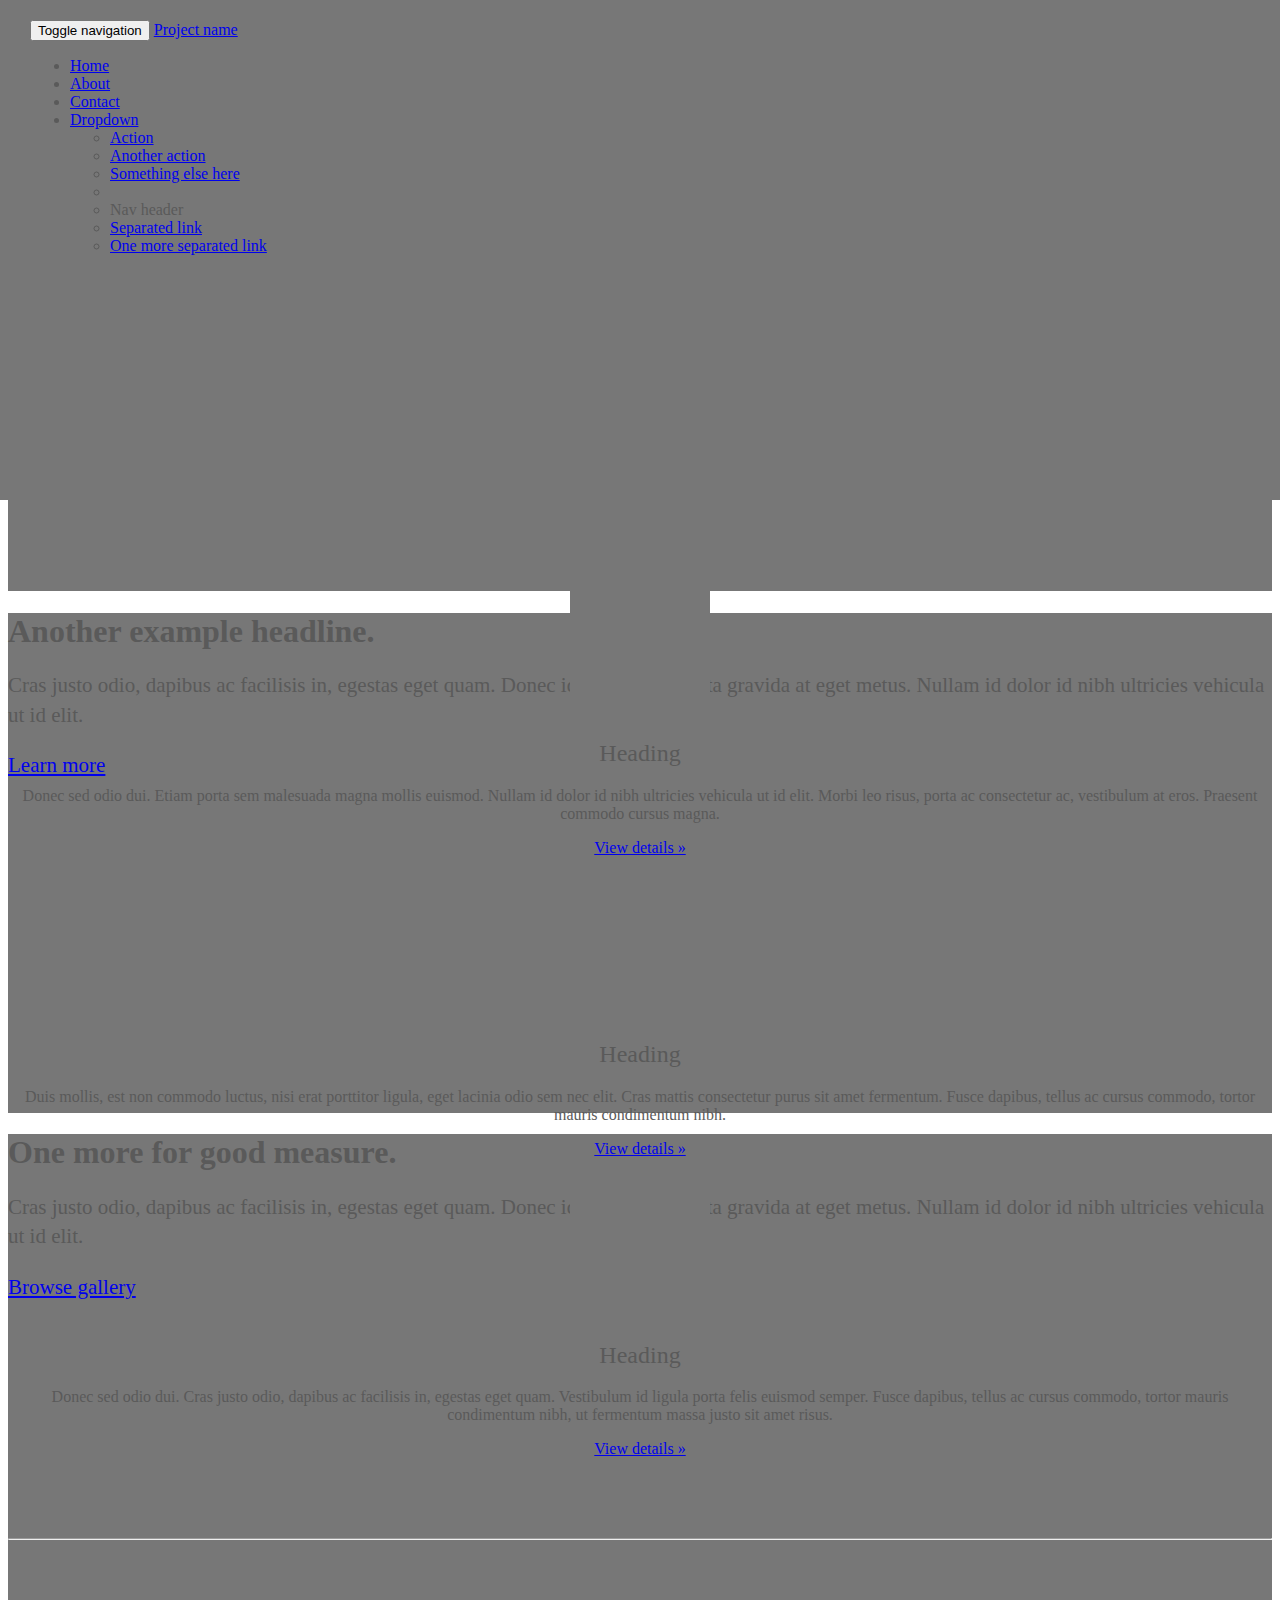
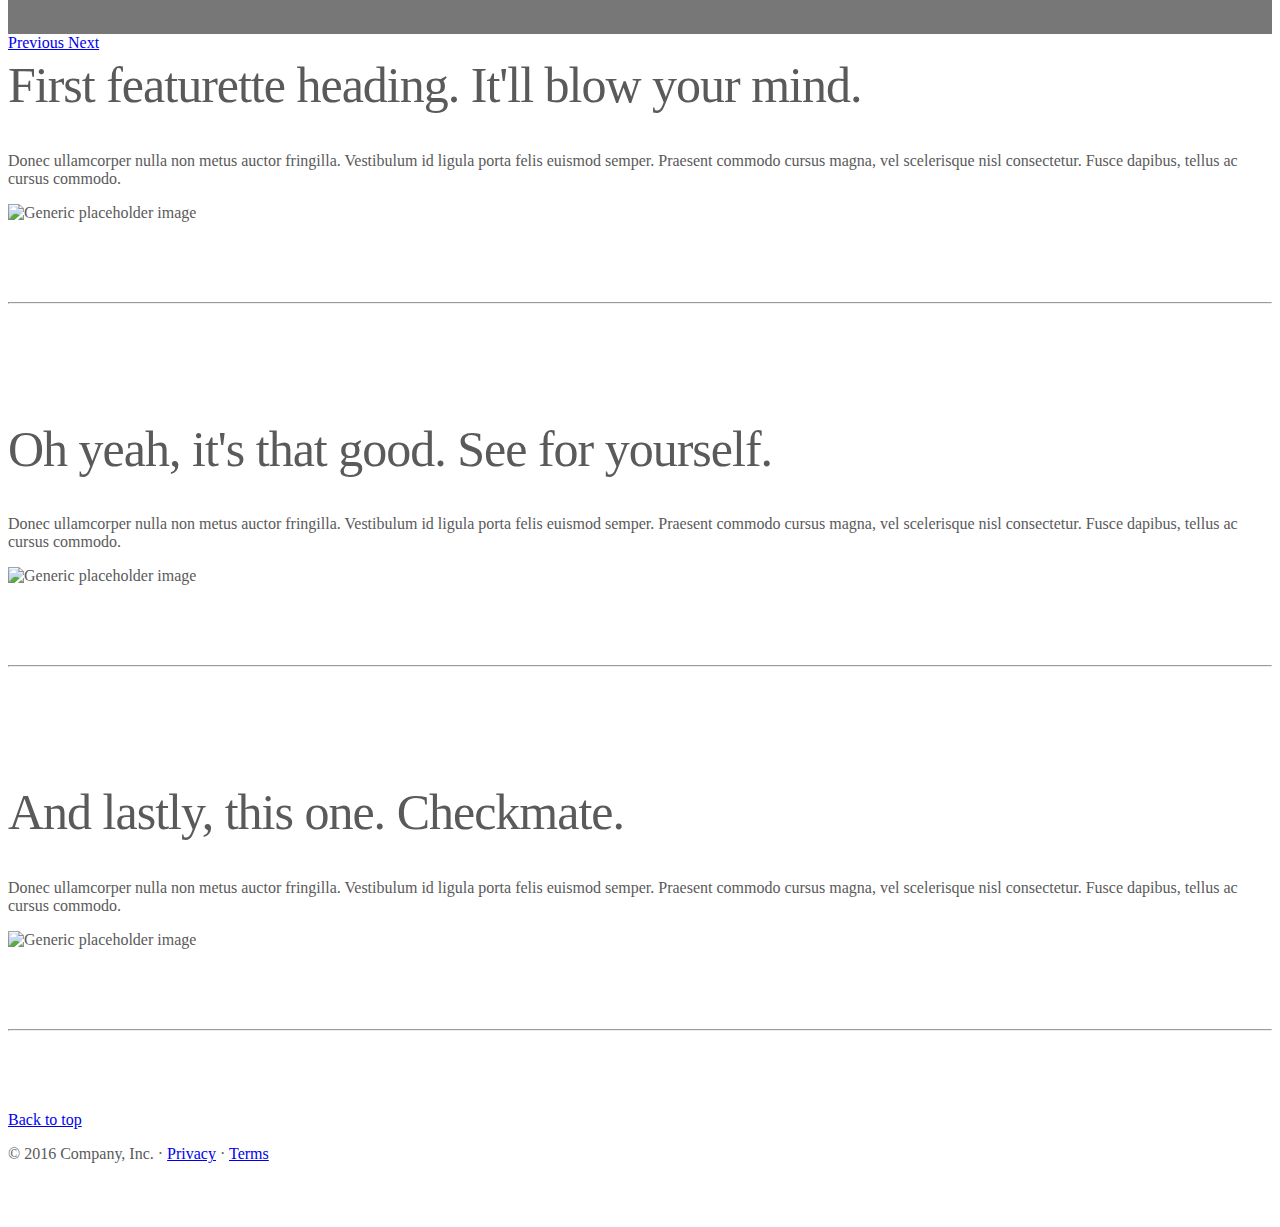
==== index.html @ f6cf8141 "initial commit" ====
<!DOCTYPE html>
<html lang="en">

<head>
    <meta charset="utf-8">
    <meta http-equiv="X-UA-Compatible" content="IE=edge">
    <meta name="viewport" content="width=device-width, initial-scale=1">
    <!-- The above 3 meta tags *must* come first in the head; any other head content must come *after* these tags -->
    <meta name="description" content="">
    <meta name="author" content="">
    <link rel="icon" href="../../favicon.ico">

    <title>Carousel Template for Bootstrap</title>

    <!-- Bootstrap core CSS -->
    <link href="../../dist/css/bootstrap.min.css" rel="stylesheet">

    <!-- IE10 viewport hack for Surface/desktop Windows 8 bug -->
    <link href="../../assets/css/ie10-viewport-bug-workaround.css" rel="stylesheet">

    <!-- Just for debugging purposes. Don't actually copy these 2 lines! -->
    <!--[if lt IE 9]><script src="../../assets/js/ie8-responsive-file-warning.js"></script><![endif]-->
    <script src="../../assets/js/ie-emulation-modes-warning.js"></script>

    <!-- HTML5 shim and Respond.js for IE8 support of HTML5 elements and media queries -->
    <!--[if lt IE 9]>
      <script src="https://oss.maxcdn.com/html5shiv/3.7.3/html5shiv.min.js"></script>
      <script src="https://oss.maxcdn.com/respond/1.4.2/respond.min.js"></script>
    <![endif]-->

    <!-- Custom styles for this template -->
    <link href="carousel.css" rel="stylesheet">
</head>
<!-- NAVBAR
================================================== -->

<body>
    <div class="navbar-wrapper">
        <div class="container">

            <nav class="navbar navbar-inverse navbar-static-top">
                <div class="container">
                    <div class="navbar-header">
                        <button type="button" class="navbar-toggle collapsed" data-toggle="collapse" data-target="#navbar" aria-expanded="false" aria-controls="navbar">
                <span class="sr-only">Toggle navigation</span>
                <span class="icon-bar"></span>
                <span class="icon-bar"></span>
                <span class="icon-bar"></span>
              </button>
                        <a class="navbar-brand" href="#">Project name</a>
                    </div>
                    <div id="navbar" class="navbar-collapse collapse">
                        <ul class="nav navbar-nav">
                            <li class="active"><a href="#">Home</a></li>
                            <li><a href="#about">About</a></li>
                            <li><a href="#contact">Contact</a></li>
                            <li class="dropdown">
                                <a href="#" class="dropdown-toggle" data-toggle="dropdown" role="button" aria-haspopup="true" aria-expanded="false">Dropdown <span class="caret"></span></a>
                                <ul class="dropdown-menu">
                                    <li><a href="#">Action</a></li>
                                    <li><a href="#">Another action</a></li>
                                    <li><a href="#">Something else here</a></li>
                                    <li role="separator" class="divider"></li>
                                    <li class="dropdown-header">Nav header</li>
                                    <li><a href="#">Separated link</a></li>
                                    <li><a href="#">One more separated link</a></li>
                                </ul>
                            </li>
                        </ul>
                    </div>
                </div>
            </nav>

        </div>
    </div>


    <!-- Carousel
    ================================================== -->
    <div id="myCarousel" class="carousel slide" data-ride="carousel">
        <!-- Indicators -->
        <ol class="carousel-indicators">
            <li data-target="#myCarousel" data-slide-to="0" class="active"></li>
            <li data-target="#myCarousel" data-slide-to="1"></li>
            <li data-target="#myCarousel" data-slide-to="2"></li>
        </ol>
        <div class="carousel-inner" role="listbox">
            <div class="item active">
                <img class="first-slide" src="[data-uri]" alt="First slide">
                <div class="container">
                    <div class="carousel-caption">
                        <h1>Example headline.</h1>
                        <p>Note: If you're viewing this page via a <code>file://</code> URL, the "next" and "previous" Glyphicon buttons on the left and right might not load/display properly due to web browser security rules.</p>
                        <p><a class="btn btn-lg btn-primary" href="#" role="button">Sign up today</a></p>
                    </div>
                </div>
            </div>
            <div class="item">
                <img class="second-slide" src="[data-uri]" alt="Second slide">
                <div class="container">
                    <div class="carousel-caption">
                        <h1>Another example headline.</h1>
                        <p>Cras justo odio, dapibus ac facilisis in, egestas eget quam. Donec id elit non mi porta gravida at eget metus. Nullam id dolor id nibh ultricies vehicula ut id elit.</p>
                        <p><a class="btn btn-lg btn-primary" href="#" role="button">Learn more</a></p>
                    </div>
                </div>
            </div>
            <div class="item">
                <img class="third-slide" src="[data-uri]" alt="Third slide">
                <div class="container">
                    <div class="carousel-caption">
                        <h1>One more for good measure.</h1>
                        <p>Cras justo odio, dapibus ac facilisis in, egestas eget quam. Donec id elit non mi porta gravida at eget metus. Nullam id dolor id nibh ultricies vehicula ut id elit.</p>
                        <p><a class="btn btn-lg btn-primary" href="#" role="button">Browse gallery</a></p>
                    </div>
                </div>
            </div>
        </div>
        <a class="left carousel-control" href="#myCarousel" role="button" data-slide="prev">
            <span class="glyphicon glyphicon-chevron-left" aria-hidden="true"></span>
            <span class="sr-only">Previous</span>
        </a>
        <a class="right carousel-control" href="#myCarousel" role="button" data-slide="next">
            <span class="glyphicon glyphicon-chevron-right" aria-hidden="true"></span>
            <span class="sr-only">Next</span>
        </a>
    </div>
    <!-- /.carousel -->


    <!-- Marketing messaging and featurettes
    ================================================== -->
    <!-- Wrap the rest of the page in another container to center all the content. -->

    <div class="container marketing">

        <!-- Three columns of text below the carousel -->
        <div class="row">
            <div class="col-lg-4">
                <img class="img-circle" src="[data-uri]" alt="Generic placeholder image" width="140" height="140">
                <h2>Heading</h2>
                <p>Donec sed odio dui. Etiam porta sem malesuada magna mollis euismod. Nullam id dolor id nibh ultricies vehicula ut id elit. Morbi leo risus, porta ac consectetur ac, vestibulum at eros. Praesent commodo cursus magna.</p>
                <p><a class="btn btn-default" href="#" role="button">View details &raquo;</a></p>
            </div>
            <!-- /.col-lg-4 -->
            <div class="col-lg-4">
                <img class="img-circle" src="[data-uri]" alt="Generic placeholder image" width="140" height="140">
                <h2>Heading</h2>
                <p>Duis mollis, est non commodo luctus, nisi erat porttitor ligula, eget lacinia odio sem nec elit. Cras mattis consectetur purus sit amet fermentum. Fusce dapibus, tellus ac cursus commodo, tortor mauris condimentum nibh.</p>
                <p><a class="btn btn-default" href="#" role="button">View details &raquo;</a></p>
            </div>
            <!-- /.col-lg-4 -->
            <div class="col-lg-4">
                <img class="img-circle" src="[data-uri]" alt="Generic placeholder image" width="140" height="140">
                <h2>Heading</h2>
                <p>Donec sed odio dui. Cras justo odio, dapibus ac facilisis in, egestas eget quam. Vestibulum id ligula porta felis euismod semper. Fusce dapibus, tellus ac cursus commodo, tortor mauris condimentum nibh, ut fermentum massa justo sit amet
                    risus.</p>
                <p><a class="btn btn-default" href="#" role="button">View details &raquo;</a></p>
            </div>
            <!-- /.col-lg-4 -->
        </div>
        <!-- /.row -->


        <!-- START THE FEATURETTES -->

        <hr class="featurette-divider">

        <div class="row featurette">
            <div class="col-md-7">
                <h2 class="featurette-heading">First featurette heading. <span class="text-muted">It'll blow your mind.</span></h2>
                <p class="lead">Donec ullamcorper nulla non metus auctor fringilla. Vestibulum id ligula porta felis euismod semper. Praesent commodo cursus magna, vel scelerisque nisl consectetur. Fusce dapibus, tellus ac cursus commodo.</p>
            </div>
            <div class="col-md-5">
                <img class="featurette-image img-responsive center-block" data-src="holder.js/500x500/auto" alt="Generic placeholder image">
            </div>
        </div>

        <hr class="featurette-divider">

        <div class="row featurette">
            <div class="col-md-7 col-md-push-5">
                <h2 class="featurette-heading">Oh yeah, it's that good. <span class="text-muted">See for yourself.</span></h2>
                <p class="lead">Donec ullamcorper nulla non metus auctor fringilla. Vestibulum id ligula porta felis euismod semper. Praesent commodo cursus magna, vel scelerisque nisl consectetur. Fusce dapibus, tellus ac cursus commodo.</p>
            </div>
            <div class="col-md-5 col-md-pull-7">
                <img class="featurette-image img-responsive center-block" data-src="holder.js/500x500/auto" alt="Generic placeholder image">
            </div>
        </div>

        <hr class="featurette-divider">

        <div class="row featurette">
            <div class="col-md-7">
                <h2 class="featurette-heading">And lastly, this one. <span class="text-muted">Checkmate.</span></h2>
                <p class="lead">Donec ullamcorper nulla non metus auctor fringilla. Vestibulum id ligula porta felis euismod semper. Praesent commodo cursus magna, vel scelerisque nisl consectetur. Fusce dapibus, tellus ac cursus commodo.</p>
            </div>
            <div class="col-md-5">
                <img class="featurette-image img-responsive center-block" data-src="holder.js/500x500/auto" alt="Generic placeholder image">
            </div>
        </div>

        <hr class="featurette-divider">

        <!-- /END THE FEATURETTES -->


        <!-- FOOTER -->
        <footer>
            <p class="pull-right"><a href="#">Back to top</a></p>
            <p>&copy; 2016 Company, Inc. &middot; <a href="#">Privacy</a> &middot; <a href="#">Terms</a></p>
        </footer>

    </div>
    <!-- /.container -->


    <!-- Bootstrap core JavaScript
    ================================================== -->
    <!-- Placed at the end of the document so the pages load faster -->
    <script src="https://ajax.googleapis.com/ajax/libs/jquery/1.12.4/jquery.min.js"></script>
    <script>
        window.jQuery || document.write('<script src="../../assets/js/vendor/jquery.min.js"><\/script>')
    </script>
    <script src="../../dist/js/bootstrap.min.js"></script>
    <!-- Just to make our placeholder images work. Don't actually copy the next line! -->
    <script src="../../assets/js/vendor/holder.min.js"></script>
    <!-- IE10 viewport hack for Surface/desktop Windows 8 bug -->
    <script src="../../assets/js/ie10-viewport-bug-workaround.js"></script>
</body>

</html>
---- carousel.css ----
/* GLOBAL STYLES
-------------------------------------------------- */
/* Padding below the footer and lighter body text */

body {
  padding-bottom: 40px;
  color: #5a5a5a;
}


/* CUSTOMIZE THE NAVBAR
-------------------------------------------------- */

/* Special class on .container surrounding .navbar, used for positioning it into place. */
.navbar-wrapper {
  position: absolute;
  top: 0;
  right: 0;
  left: 0;
  z-index: 20;
}

/* Flip around the padding for proper display in narrow viewports */
.navbar-wrapper > .container {
  padding-right: 0;
  padding-left: 0;
}
.navbar-wrapper .navbar {
  padding-right: 15px;
  padding-left: 15px;
}
.navbar-wrapper .navbar .container {
  width: auto;
}


/* CUSTOMIZE THE CAROUSEL
-------------------------------------------------- */

/* Carousel base class */
.carousel {
  height: 500px;
  margin-bottom: 60px;
}
/* Since positioning the image, we need to help out the caption */
.carousel-caption {
  z-index: 10;
}

/* Declare heights because of positioning of img element */
.carousel .item {
  height: 500px;
  background-color: #777;
}
.carousel-inner > .item > img {
  position: absolute;
  top: 0;
  left: 0;
  min-width: 100%;
  height: 500px;
}


/* MARKETING CONTENT
-------------------------------------------------- */

/* Center align the text within the three columns below the carousel */
.marketing .col-lg-4 {
  margin-bottom: 20px;
  text-align: center;
}
.marketing h2 {
  font-weight: normal;
}
.marketing .col-lg-4 p {
  margin-right: 10px;
  margin-left: 10px;
}


/* Featurettes
------------------------- */

.featurette-divider {
  margin: 80px 0; /* Space out the Bootstrap <hr> more */
}

/* Thin out the marketing headings */
.featurette-heading {
  font-weight: 300;
  line-height: 1;
  letter-spacing: -1px;
}


/* RESPONSIVE CSS
-------------------------------------------------- */

@media (min-width: 768px) {
  /* Navbar positioning foo */
  .navbar-wrapper {
    margin-top: 20px;
  }
  .navbar-wrapper .container {
    padding-right: 15px;
    padding-left: 15px;
  }
  .navbar-wrapper .navbar {
    padding-right: 0;
    padding-left: 0;
  }

  /* The navbar becomes detached from the top, so we round the corners */
  .navbar-wrapper .navbar {
    border-radius: 4px;
  }

  /* Bump up size of carousel content */
  .carousel-caption p {
    margin-bottom: 20px;
    font-size: 21px;
    line-height: 1.4;
  }

  .featurette-heading {
    font-size: 50px;
  }
}

@media (min-width: 992px) {
  .featurette-heading {
    margin-top: 120px;
  }
}
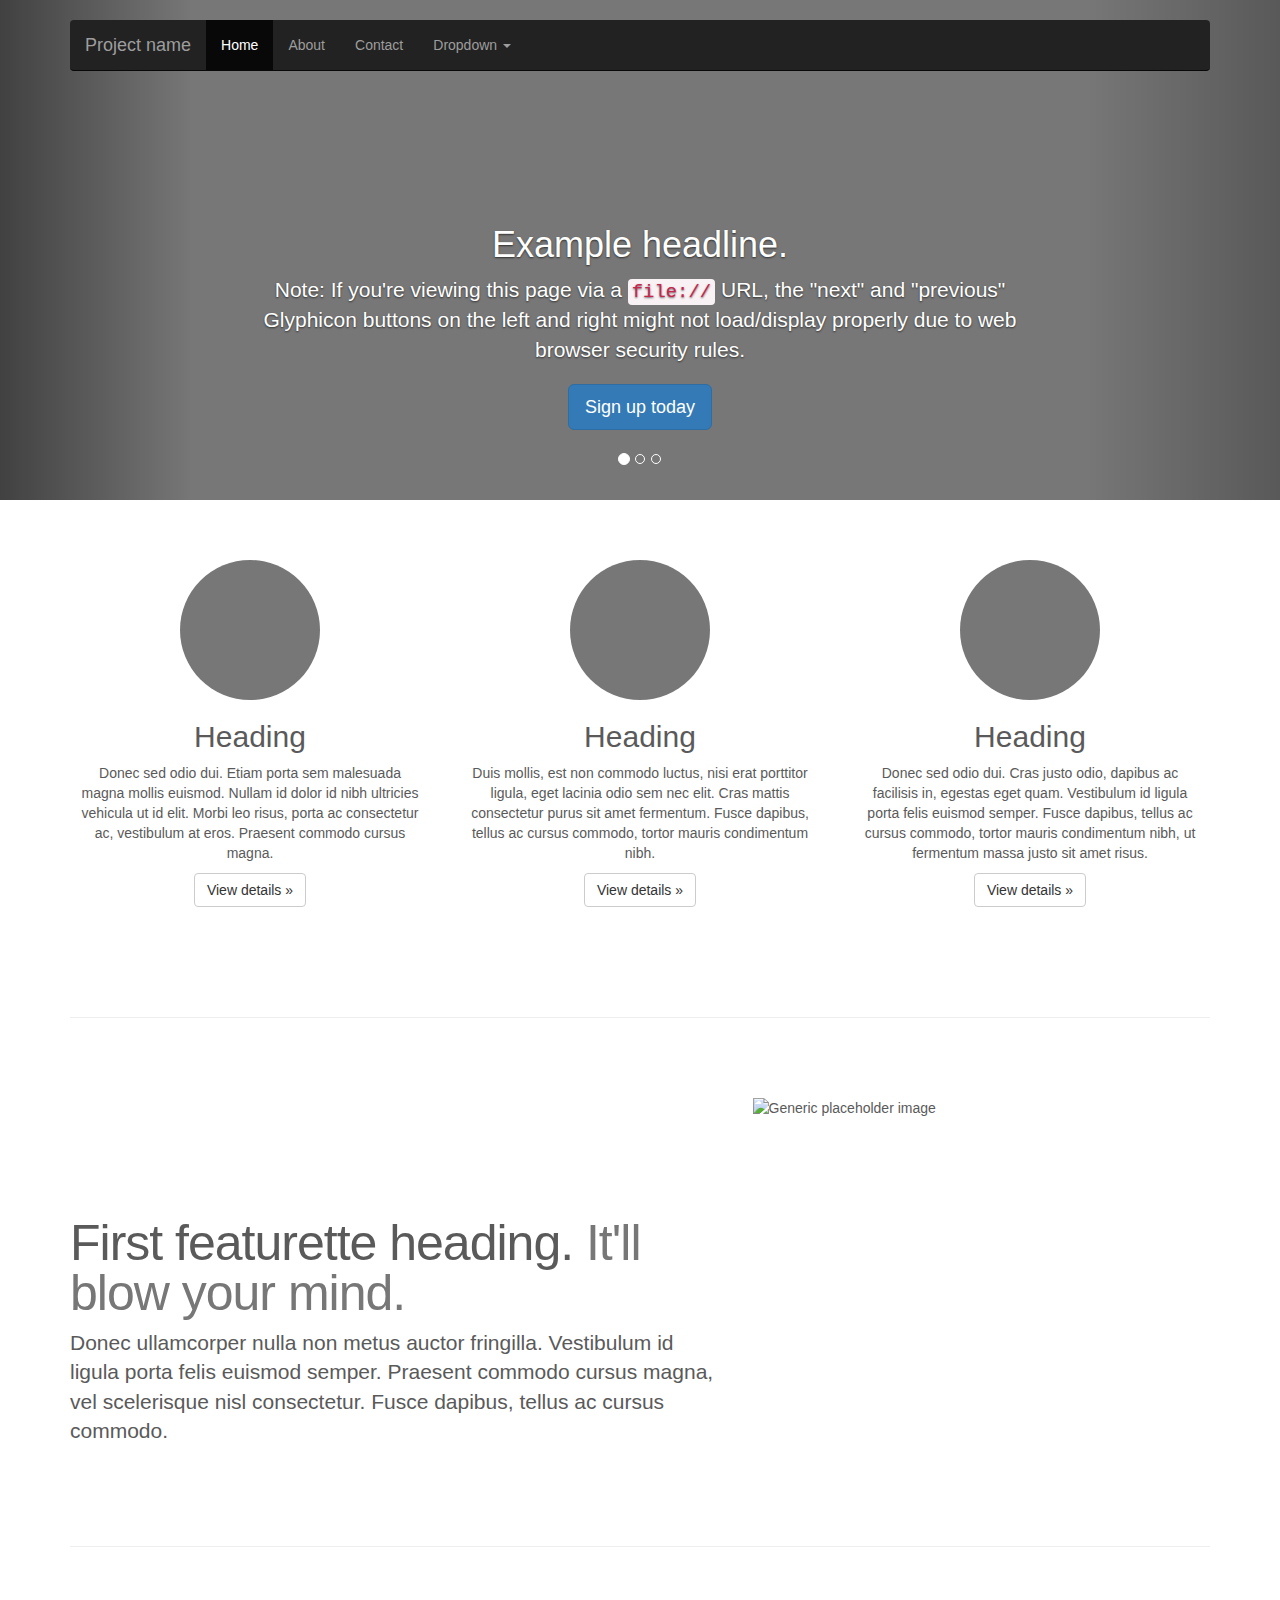
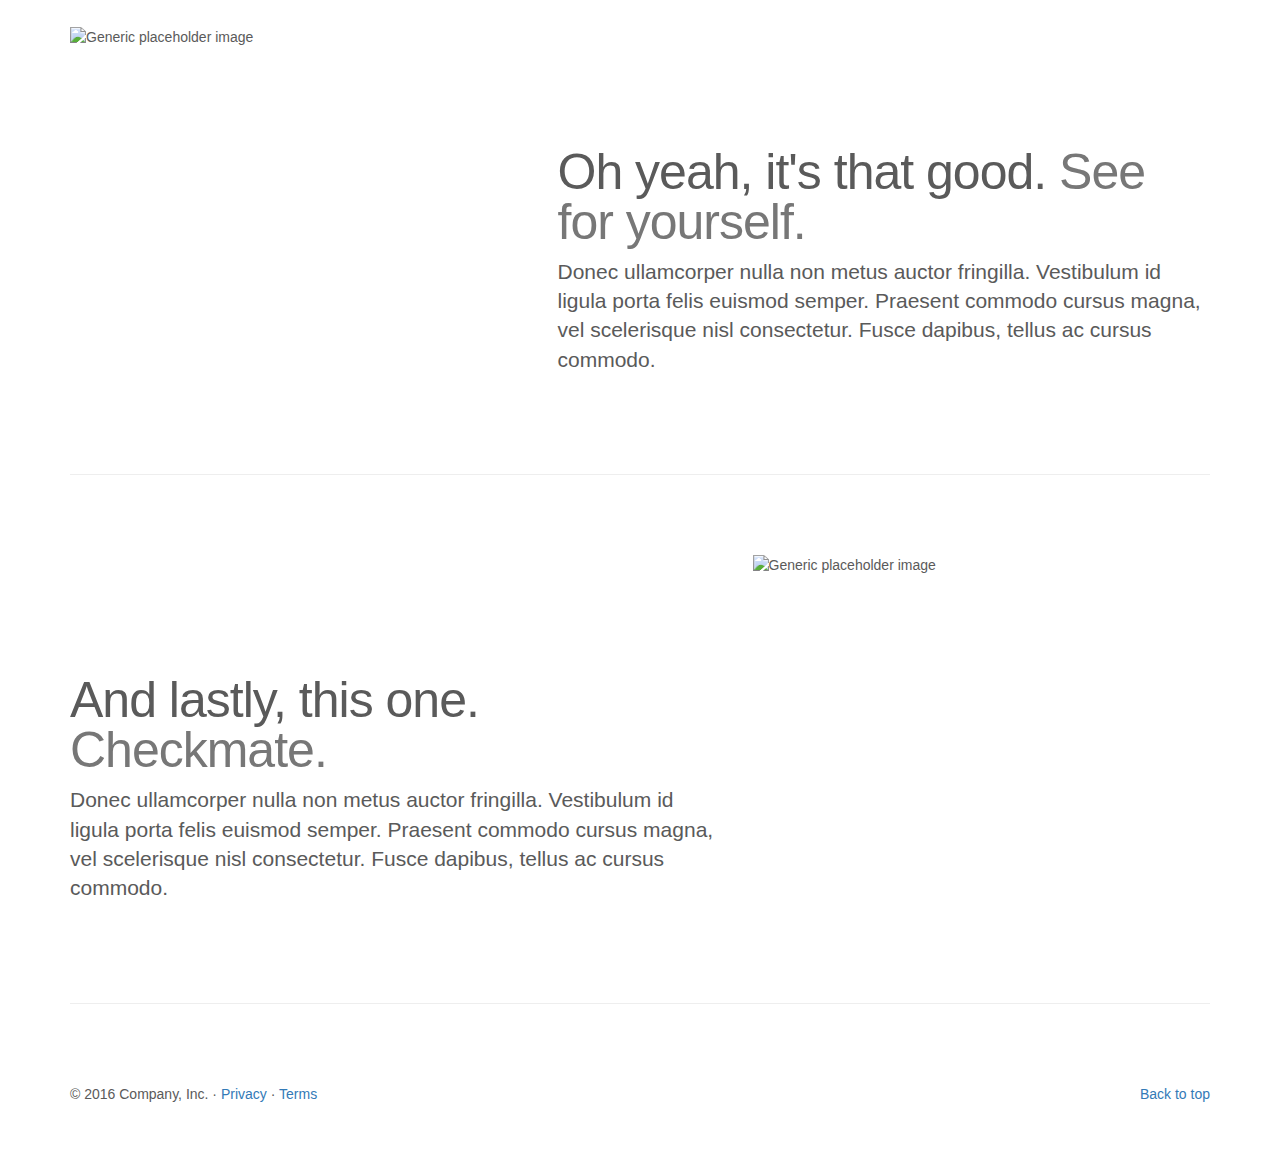
==== commit 6a4e7cd0: "commit" ====
--- a/index.html
+++ b/index.html
@@ -10,10 +10,10 @@
     <meta name="author" content="">
     <link rel="icon" href="../../favicon.ico">
 
-    <title>Carousel Template for Bootstrap</title>
+    <title>TESTEEE</title>
 
     <!-- Bootstrap core CSS -->
-    <link href="../../dist/css/bootstrap.min.css" rel="stylesheet">
+    <link href="./assets/css/bootstrap.min.css" rel="stylesheet">
 
     <!-- IE10 viewport hack for Surface/desktop Windows 8 bug -->
     <link href="../../assets/css/ie10-viewport-bug-workaround.css" rel="stylesheet">
@@ -154,7 +154,8 @@
                 <img class="img-circle" src="[data-uri]" alt="Generic placeholder image" width="140" height="140">
                 <h2>Heading</h2>
                 <p>Donec sed odio dui. Cras justo odio, dapibus ac facilisis in, egestas eget quam. Vestibulum id ligula porta felis euismod semper. Fusce dapibus, tellus ac cursus commodo, tortor mauris condimentum nibh, ut fermentum massa justo sit amet
-                    risus.</p>
+                    risus.
+                </p>
                 <p><a class="btn btn-default" href="#" role="button">View details &raquo;</a></p>
             </div>
             <!-- /.col-lg-4 -->
@@ -222,7 +223,7 @@
     <script>
         window.jQuery || document.write('<script src="../../assets/js/vendor/jquery.min.js"><\/script>')
     </script>
-    <script src="../../dist/js/bootstrap.min.js"></script>
+    <script src="./assets/js/bootstrap.min.js"></script>
     <!-- Just to make our placeholder images work. Don't actually copy the next line! -->
     <script src="../../assets/js/vendor/holder.min.js"></script>
     <!-- IE10 viewport hack for Surface/desktop Windows 8 bug -->
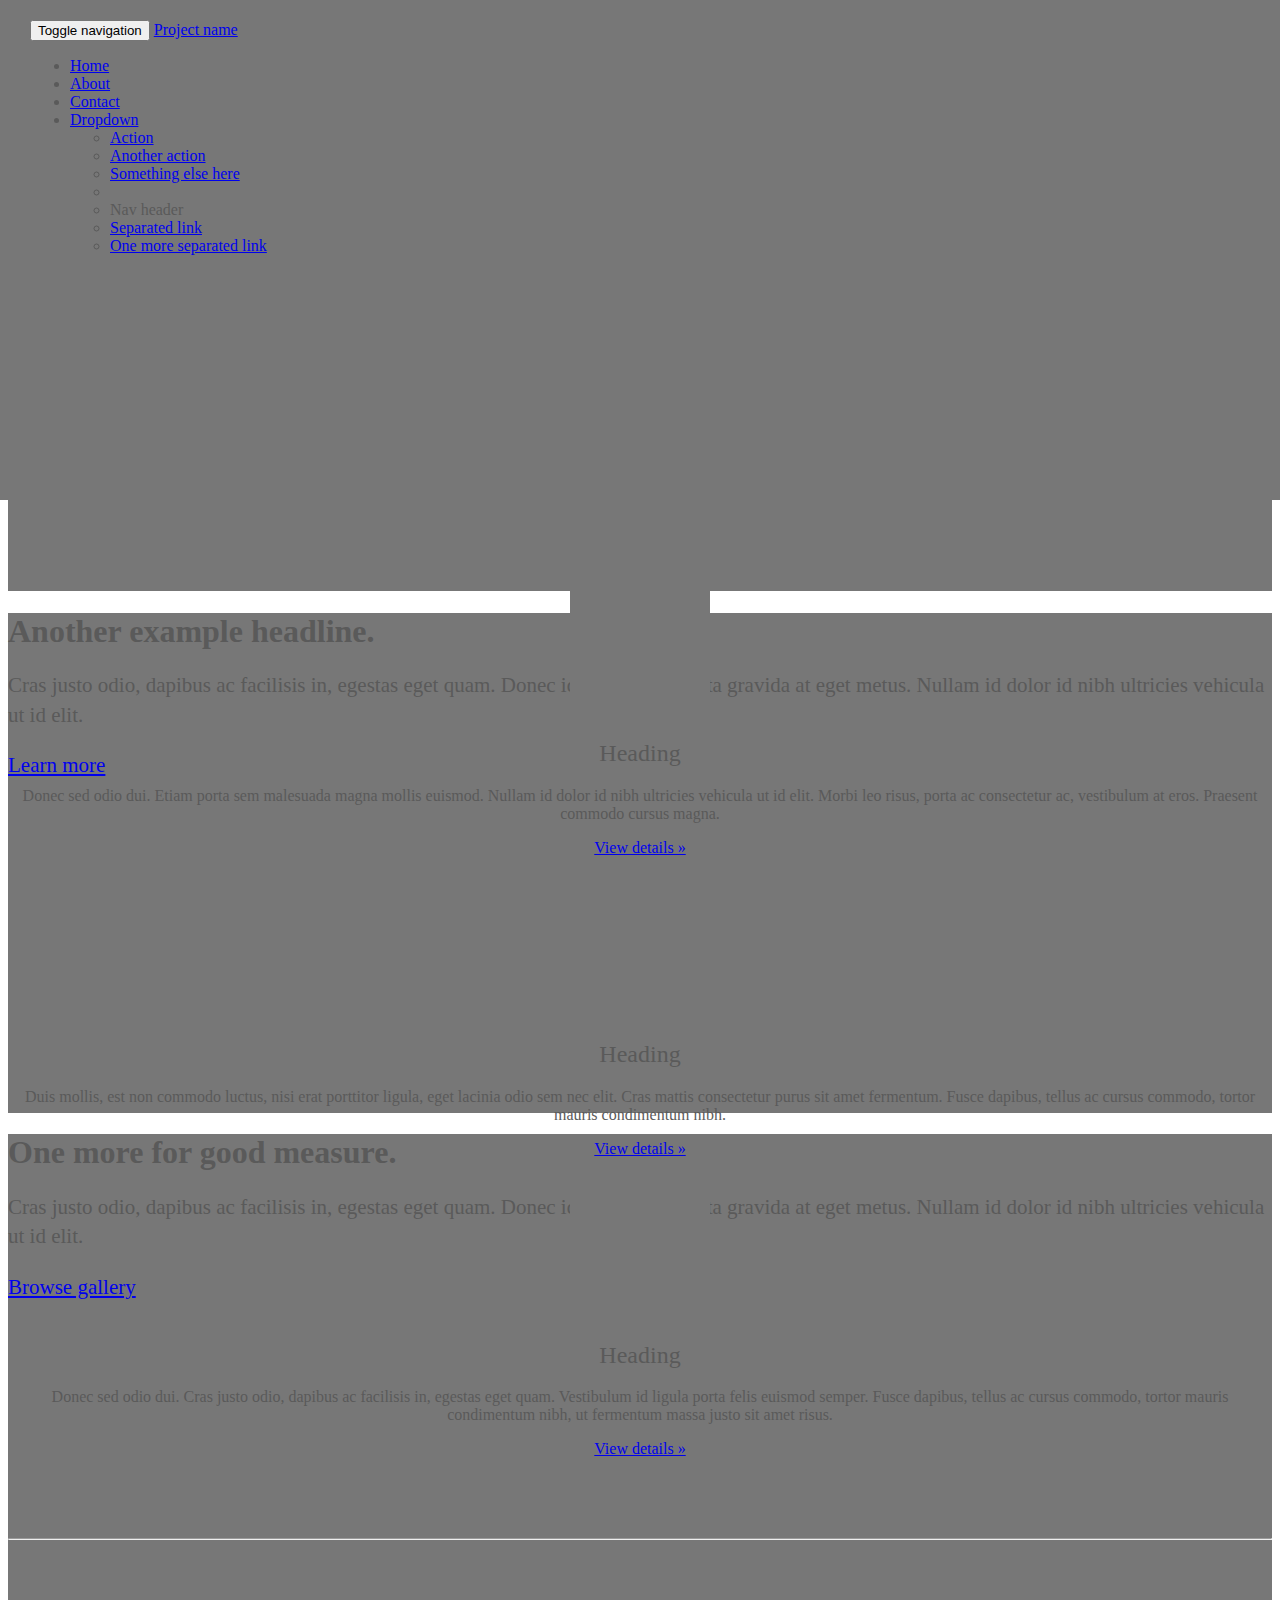
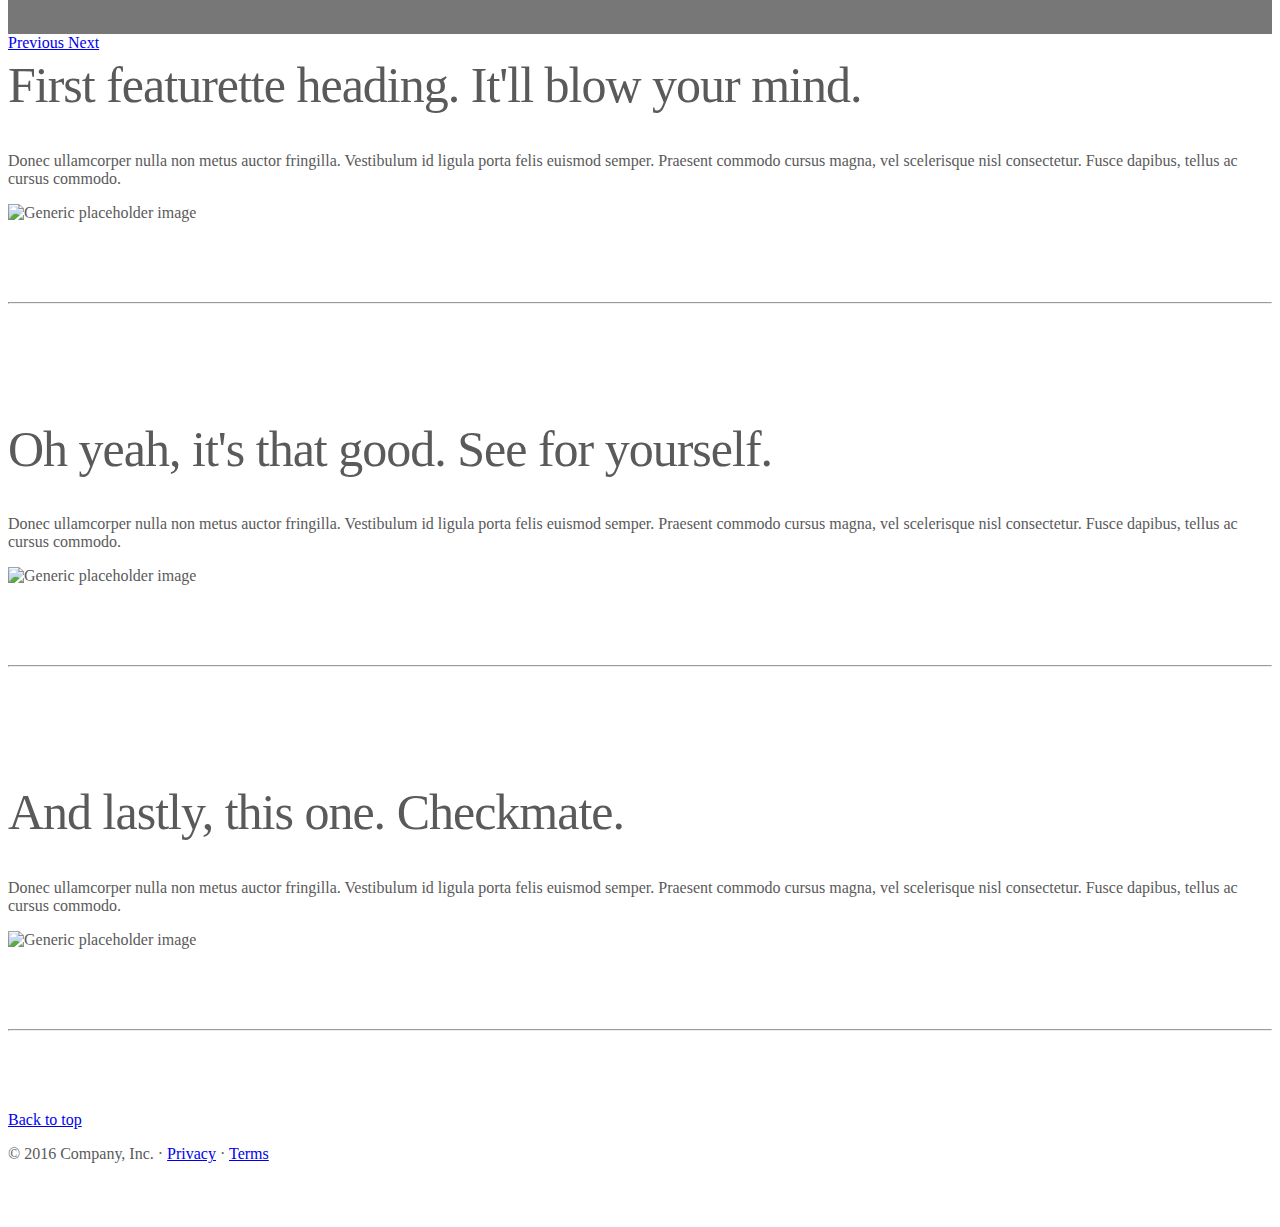
==== commit 40eb8aa2: "commit" ====
--- a/index.html
+++ b/index.html
@@ -10,7 +10,7 @@
     <meta name="author" content="">
     <link rel="icon" href="../../favicon.ico">
 
-    <title>TESTEEE</title>
+    <title>Jeniffer Luz</title>
 
     <!-- Bootstrap core CSS -->
     <link href="./assets/css/bootstrap.min.css" rel="stylesheet">
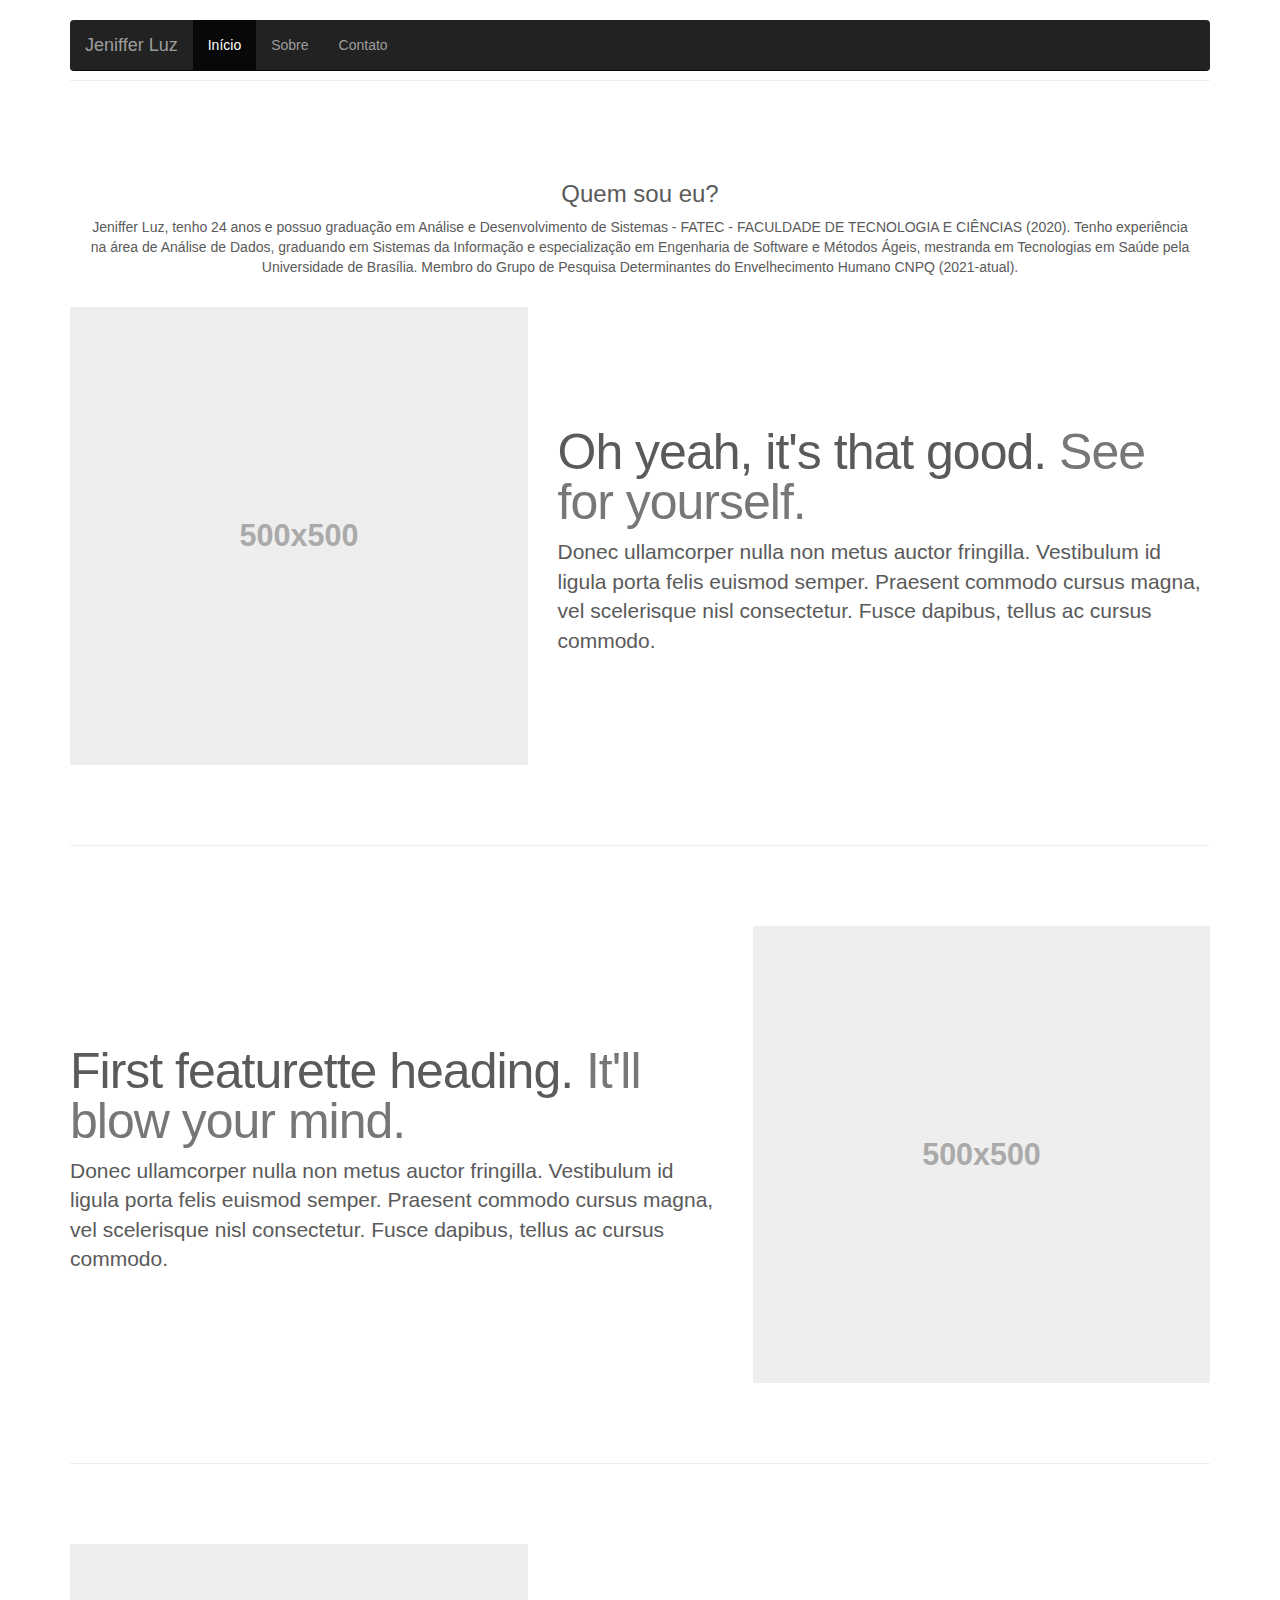
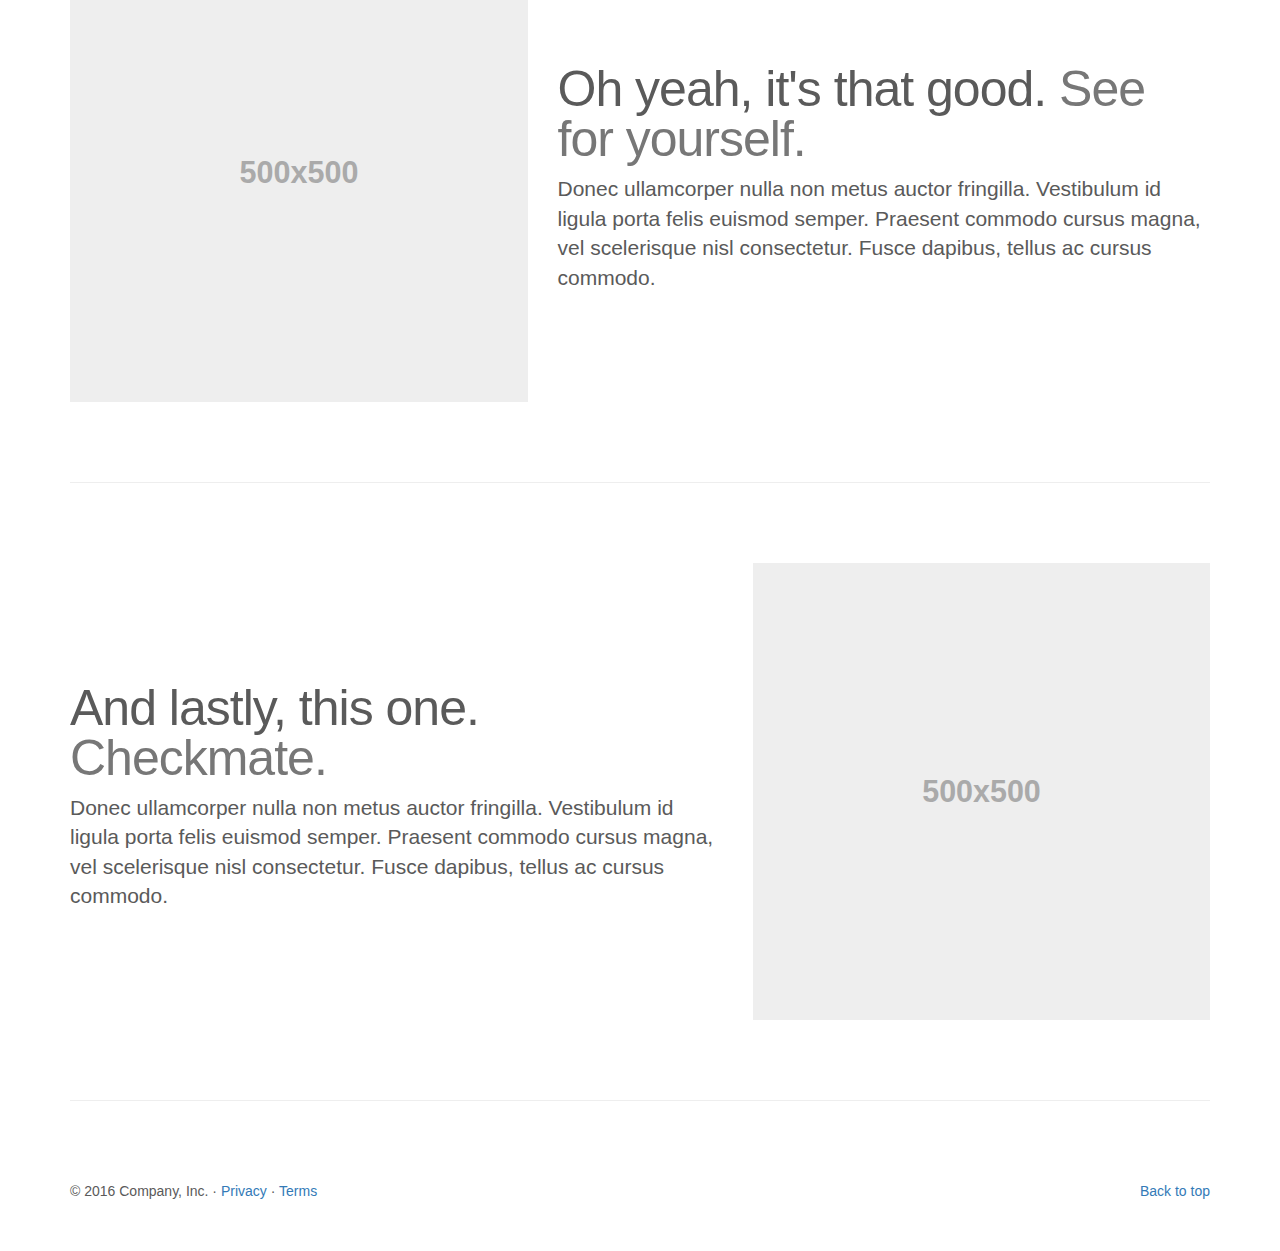
==== commit d9fc1adc: "commit" ====
--- a/index.html
+++ b/index.html
@@ -16,11 +16,11 @@
     <link href="./assets/css/bootstrap.min.css" rel="stylesheet">
 
     <!-- IE10 viewport hack for Surface/desktop Windows 8 bug -->
-    <link href="../../assets/css/ie10-viewport-bug-workaround.css" rel="stylesheet">
+    <link href="./assets/js/ie10-viewport-bug-workaround.js" rel="stylesheet">
 
     <!-- Just for debugging purposes. Don't actually copy these 2 lines! -->
     <!--[if lt IE 9]><script src="../../assets/js/ie8-responsive-file-warning.js"></script><![endif]-->
-    <script src="../../assets/js/ie-emulation-modes-warning.js"></script>
+    <script src="./assets/js/ie-emulation-modes-warning.js"></script>
 
     <!-- HTML5 shim and Respond.js for IE8 support of HTML5 elements and media queries -->
     <!--[if lt IE 9]>
@@ -35,6 +35,7 @@
 ================================================== -->
 
 <body>
+
     <div class="navbar-wrapper">
         <div class="container">
 
@@ -47,25 +48,14 @@
                 <span class="icon-bar"></span>
                 <span class="icon-bar"></span>
               </button>
-                        <a class="navbar-brand" href="#">Project name</a>
+                        <a class="navbar-brand" href="#">Jeniffer Luz</a>
                     </div>
                     <div id="navbar" class="navbar-collapse collapse">
                         <ul class="nav navbar-nav">
-                            <li class="active"><a href="#">Home</a></li>
-                            <li><a href="#about">About</a></li>
-                            <li><a href="#contact">Contact</a></li>
-                            <li class="dropdown">
-                                <a href="#" class="dropdown-toggle" data-toggle="dropdown" role="button" aria-haspopup="true" aria-expanded="false">Dropdown <span class="caret"></span></a>
-                                <ul class="dropdown-menu">
-                                    <li><a href="#">Action</a></li>
-                                    <li><a href="#">Another action</a></li>
-                                    <li><a href="#">Something else here</a></li>
-                                    <li role="separator" class="divider"></li>
-                                    <li class="dropdown-header">Nav header</li>
-                                    <li><a href="#">Separated link</a></li>
-                                    <li><a href="#">One more separated link</a></li>
-                                </ul>
-                            </li>
+                            <li class="active"><a href="#">Início</a></li>
+                            <li><a href="#about">Sobre</a></li>
+                            <li><a href="#contact">Contato</a></li>
+
                         </ul>
                     </div>
                 </div>
@@ -74,92 +64,29 @@
         </div>
     </div>
 
+    <div class="container marketing">
 
-    <!-- Carousel
-    ================================================== -->
-    <div id="myCarousel" class="carousel slide" data-ride="carousel">
-        <!-- Indicators -->
-        <ol class="carousel-indicators">
-            <li data-target="#myCarousel" data-slide-to="0" class="active"></li>
-            <li data-target="#myCarousel" data-slide-to="1"></li>
-            <li data-target="#myCarousel" data-slide-to="2"></li>
-        </ol>
-        <div class="carousel-inner" role="listbox">
-            <div class="item active">
-                <img class="first-slide" src="[data-uri]" alt="First slide">
-                <div class="container">
-                    <div class="carousel-caption">
-                        <h1>Example headline.</h1>
-                        <p>Note: If you're viewing this page via a <code>file://</code> URL, the "next" and "previous" Glyphicon buttons on the left and right might not load/display properly due to web browser security rules.</p>
-                        <p><a class="btn btn-lg btn-primary" href="#" role="button">Sign up today</a></p>
-                    </div>
-                </div>
+        <hr class="featurette-divider">
+        <div class="container-fluid bg-2 text-center">
+            <h3 class="margin">Quem sou eu?</h3>
+            <p>Jeniffer Luz, tenho 24 anos e possuo graduação em Análise e Desenvolvimento de Sistemas - FATEC - FACULDADE DE TECNOLOGIA E CIÊNCIAS (2020). Tenho experiência na área de Análise de Dados, graduando em Sistemas da Informação e especialização
+                em Engenharia de Software e Métodos Ágeis, mestranda em Tecnologias em Saúde pela Universidade de Brasília. Membro do Grupo de Pesquisa Determinantes do Envelhecimento Humano CNPQ (2021-atual). </p>
+            <br>
+        </div>
+
+
+
+
+        <div class="row featurette">
+            <div class="col-md-7 col-md-push-5">
+                <h2 class="featurette-heading">Oh yeah, it's that good. <span class="text-muted">See for yourself.</span></h2>
+                <p class="lead">Donec ullamcorper nulla non metus auctor fringilla. Vestibulum id ligula porta felis euismod semper. Praesent commodo cursus magna, vel scelerisque nisl consectetur. Fusce dapibus, tellus ac cursus commodo.</p>
             </div>
-            <div class="item">
-                <img class="second-slide" src="[data-uri]" alt="Second slide">
-                <div class="container">
-                    <div class="carousel-caption">
-                        <h1>Another example headline.</h1>
-                        <p>Cras justo odio, dapibus ac facilisis in, egestas eget quam. Donec id elit non mi porta gravida at eget metus. Nullam id dolor id nibh ultricies vehicula ut id elit.</p>
-                        <p><a class="btn btn-lg btn-primary" href="#" role="button">Learn more</a></p>
-                    </div>
-                </div>
-            </div>
-            <div class="item">
-                <img class="third-slide" src="[data-uri]" alt="Third slide">
-                <div class="container">
-                    <div class="carousel-caption">
-                        <h1>One more for good measure.</h1>
-                        <p>Cras justo odio, dapibus ac facilisis in, egestas eget quam. Donec id elit non mi porta gravida at eget metus. Nullam id dolor id nibh ultricies vehicula ut id elit.</p>
-                        <p><a class="btn btn-lg btn-primary" href="#" role="button">Browse gallery</a></p>
-                    </div>
-                </div>
+            <div class="col-md-5 col-md-pull-7">
+                <img class="featurette-image img-responsive center-block" data-src="holder.js/500x500/auto" alt="Generic placeholder image">
             </div>
         </div>
-        <a class="left carousel-control" href="#myCarousel" role="button" data-slide="prev">
-            <span class="glyphicon glyphicon-chevron-left" aria-hidden="true"></span>
-            <span class="sr-only">Previous</span>
-        </a>
-        <a class="right carousel-control" href="#myCarousel" role="button" data-slide="next">
-            <span class="glyphicon glyphicon-chevron-right" aria-hidden="true"></span>
-            <span class="sr-only">Next</span>
-        </a>
-    </div>
-    <!-- /.carousel -->
 
-
-    <!-- Marketing messaging and featurettes
-    ================================================== -->
-    <!-- Wrap the rest of the page in another container to center all the content. -->
-
-    <div class="container marketing">
-
-        <!-- Three columns of text below the carousel -->
-        <div class="row">
-            <div class="col-lg-4">
-                <img class="img-circle" src="[data-uri]" alt="Generic placeholder image" width="140" height="140">
-                <h2>Heading</h2>
-                <p>Donec sed odio dui. Etiam porta sem malesuada magna mollis euismod. Nullam id dolor id nibh ultricies vehicula ut id elit. Morbi leo risus, porta ac consectetur ac, vestibulum at eros. Praesent commodo cursus magna.</p>
-                <p><a class="btn btn-default" href="#" role="button">View details &raquo;</a></p>
-            </div>
-            <!-- /.col-lg-4 -->
-            <div class="col-lg-4">
-                <img class="img-circle" src="[data-uri]" alt="Generic placeholder image" width="140" height="140">
-                <h2>Heading</h2>
-                <p>Duis mollis, est non commodo luctus, nisi erat porttitor ligula, eget lacinia odio sem nec elit. Cras mattis consectetur purus sit amet fermentum. Fusce dapibus, tellus ac cursus commodo, tortor mauris condimentum nibh.</p>
-                <p><a class="btn btn-default" href="#" role="button">View details &raquo;</a></p>
-            </div>
-            <!-- /.col-lg-4 -->
-            <div class="col-lg-4">
-                <img class="img-circle" src="[data-uri]" alt="Generic placeholder image" width="140" height="140">
-                <h2>Heading</h2>
-                <p>Donec sed odio dui. Cras justo odio, dapibus ac facilisis in, egestas eget quam. Vestibulum id ligula porta felis euismod semper. Fusce dapibus, tellus ac cursus commodo, tortor mauris condimentum nibh, ut fermentum massa justo sit amet
-                    risus.
-                </p>
-                <p><a class="btn btn-default" href="#" role="button">View details &raquo;</a></p>
-            </div>
-            <!-- /.col-lg-4 -->
-        </div>
         <!-- /.row -->
 
 
@@ -214,7 +141,7 @@
 
     </div>
     <!-- /.container -->
-
+    </div>
 
     <!-- Bootstrap core JavaScript
     ================================================== -->
@@ -225,9 +152,9 @@
     </script>
     <script src="./assets/js/bootstrap.min.js"></script>
     <!-- Just to make our placeholder images work. Don't actually copy the next line! -->
-    <script src="../../assets/js/vendor/holder.min.js"></script>
+    <script src="./assets/js/vendor/holder.min.js"></script>
     <!-- IE10 viewport hack for Surface/desktop Windows 8 bug -->
-    <script src="../../assets/js/ie10-viewport-bug-workaround.js"></script>
+    <script src="./assets/js/ie10-viewport-bug-workaround.js"></script>
 </body>
 
 </html>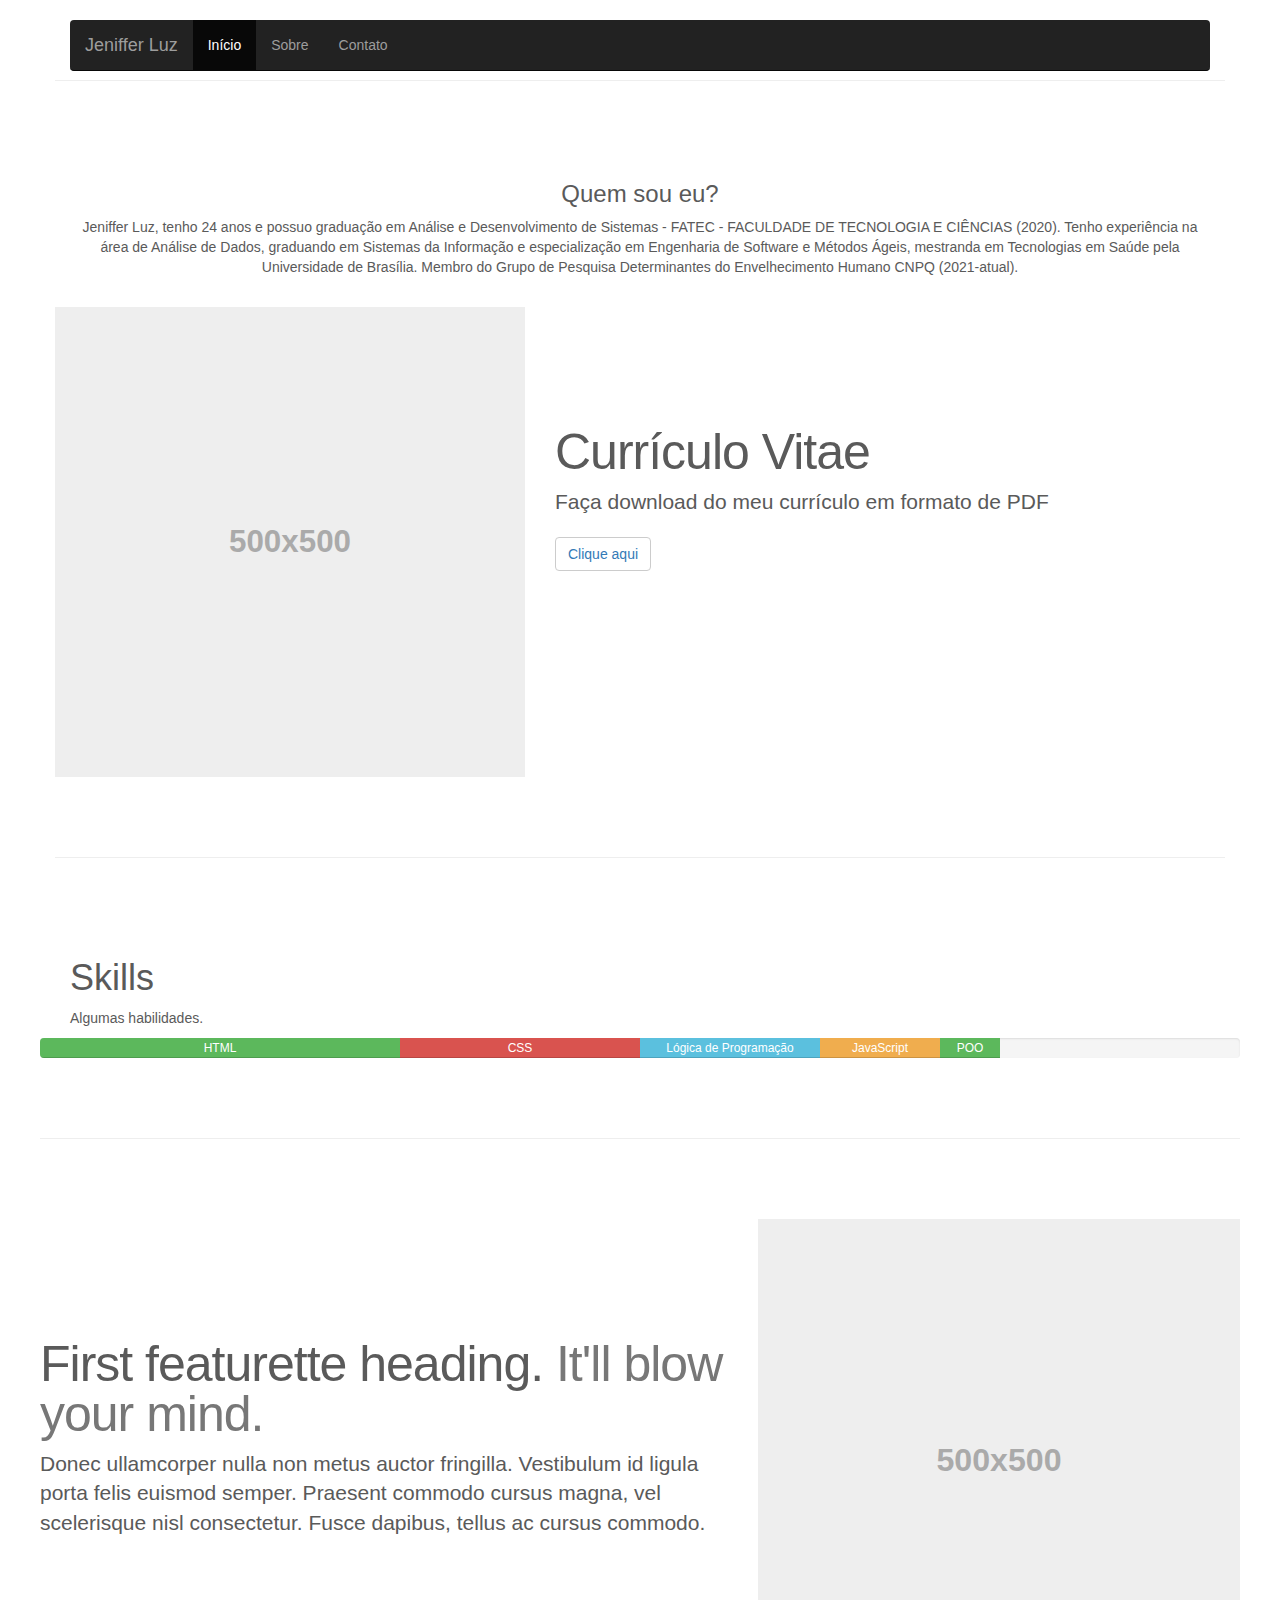
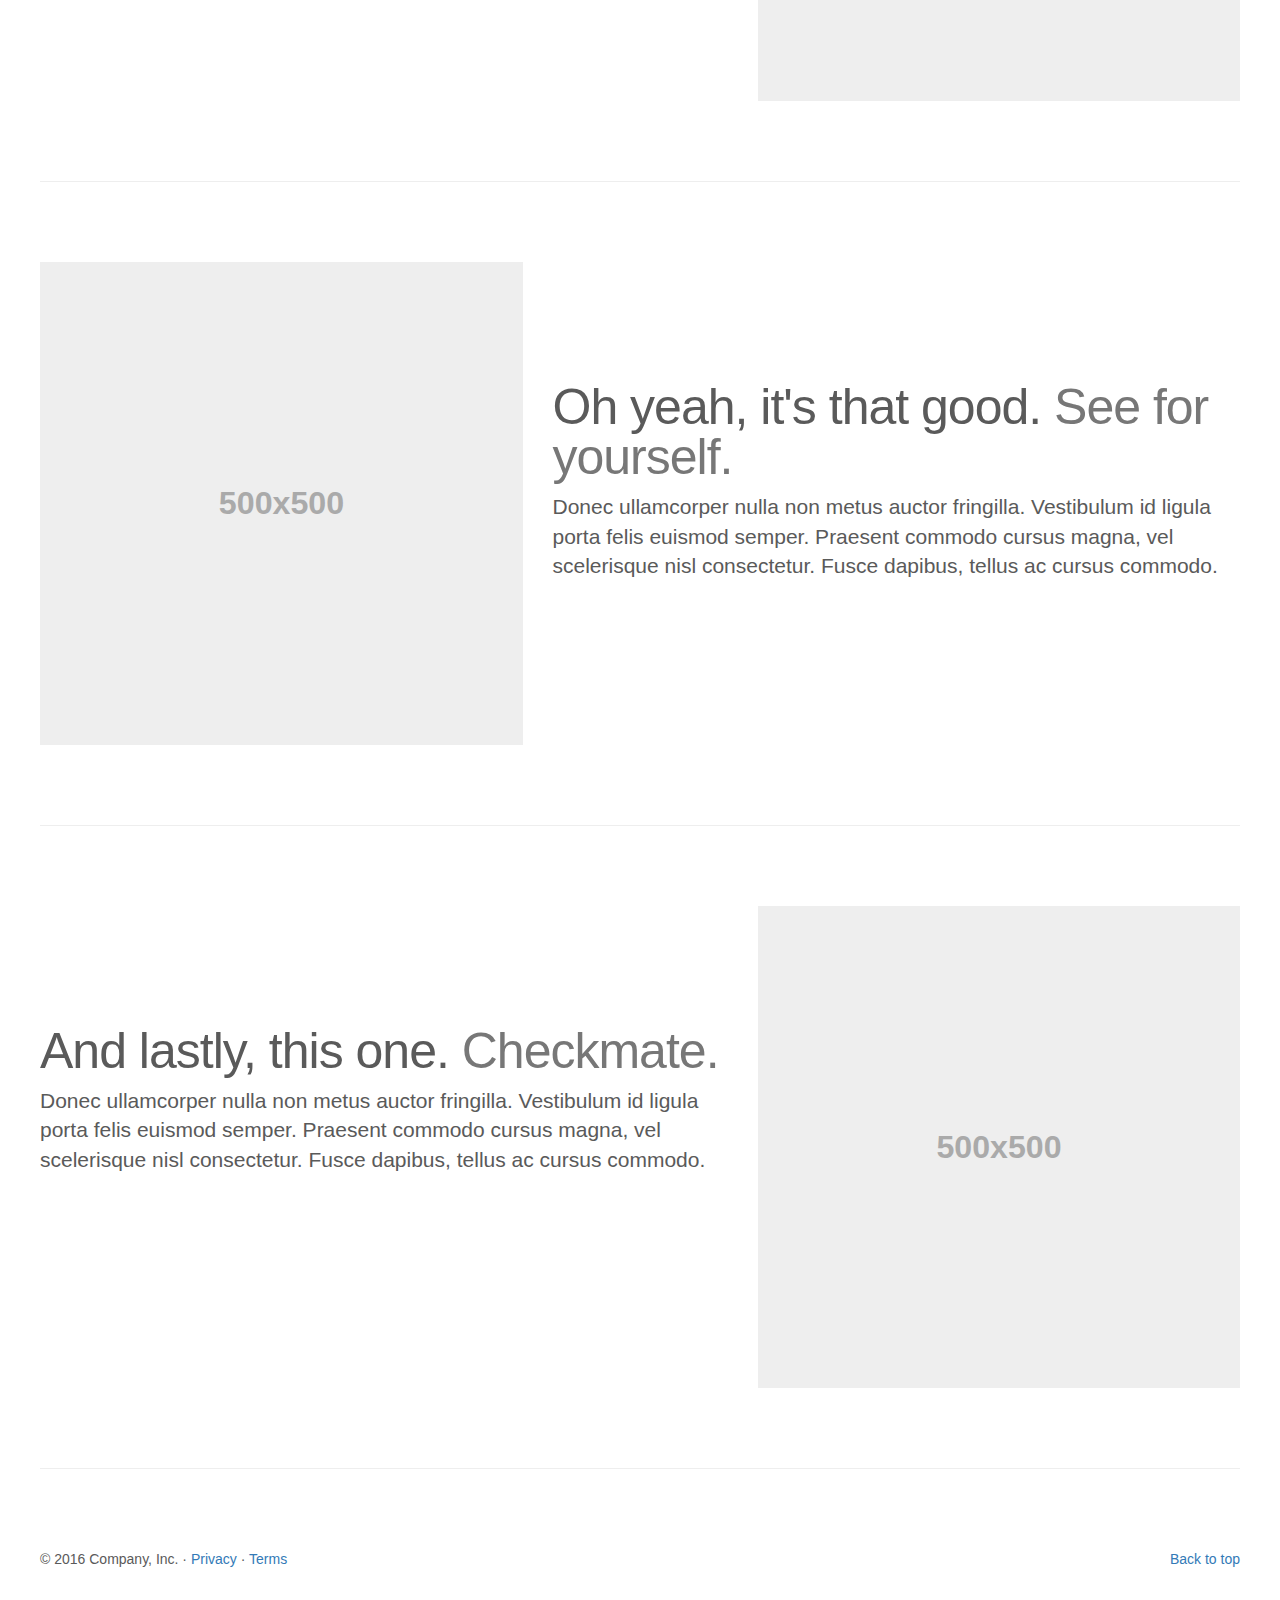
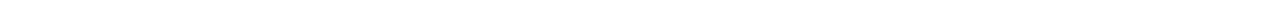
==== commit 366fefb8: "commit" ====
--- a/index.html
+++ b/index.html
@@ -34,7 +34,7 @@
 <!-- NAVBAR
 ================================================== -->
 
-<body>
+<body data-spy="scroll" data-target=".navbar" data-offset="50">
 
     <div class="navbar-wrapper">
         <div class="container">
@@ -66,95 +66,125 @@
 
     <div class="container marketing">
 
-        <hr class="featurette-divider">
-        <div class="container-fluid bg-2 text-center">
-            <h3 class="margin">Quem sou eu?</h3>
-            <p>Jeniffer Luz, tenho 24 anos e possuo graduação em Análise e Desenvolvimento de Sistemas - FATEC - FACULDADE DE TECNOLOGIA E CIÊNCIAS (2020). Tenho experiência na área de Análise de Dados, graduando em Sistemas da Informação e especialização
-                em Engenharia de Software e Métodos Ágeis, mestranda em Tecnologias em Saúde pela Universidade de Brasília. Membro do Grupo de Pesquisa Determinantes do Envelhecimento Humano CNPQ (2021-atual). </p>
-            <br>
-        </div>
-
-
 
 
         <div class="row featurette">
-            <div class="col-md-7 col-md-push-5">
-                <h2 class="featurette-heading">Oh yeah, it's that good. <span class="text-muted">See for yourself.</span></h2>
-                <p class="lead">Donec ullamcorper nulla non metus auctor fringilla. Vestibulum id ligula porta felis euismod semper. Praesent commodo cursus magna, vel scelerisque nisl consectetur. Fusce dapibus, tellus ac cursus commodo.</p>
-            </div>
-            <div class="col-md-5 col-md-pull-7">
-                <img class="featurette-image img-responsive center-block" data-src="holder.js/500x500/auto" alt="Generic placeholder image">
-            </div>
-        </div>
-
-        <!-- /.row -->
+            <hr class="featurette-divider">
+            <div>
+                <div>
+                    <div class="container-fluid bg-2 text-center">
+                        <h3 class="margin">Quem sou eu?</h3>
+                        <p>Jeniffer Luz, tenho 24 anos e possuo graduação em Análise e Desenvolvimento de Sistemas - FATEC - FACULDADE DE TECNOLOGIA E CIÊNCIAS (2020). Tenho experiência na área de Análise de Dados, graduando em Sistemas da Informação e especialização
+                            em Engenharia de Software e Métodos Ágeis, mestranda em Tecnologias em Saúde pela Universidade de Brasília. Membro do Grupo de Pesquisa Determinantes do Envelhecimento Humano CNPQ (2021-atual).
+                        </p>
+                        <br>
+                    </div>
 
 
-        <!-- START THE FEATURETTES -->
+                    <div class="row featurette">
+                        <div class="col-md-7 col-md-push-5">
+                            <h2 class="featurette-heading">Currículo Vitae</h2>
+                            <p class="lead">Faça download do meu currículo em formato de PDF</p>
+                            <button type="button" class="btn btn-default">   <a href="./CV JENIFFER LUZ 2022.pdf" download="Currículo">Clique aqui </a></button>
+                        </div>
+                        <div class="col-md-5 col-md-pull-7">
+                            <img class="featurette-image img-responsive center-block" data-src="holder.js/500x500/auto" alt="Generic placeholder image">
 
-        <hr class="featurette-divider">
-
-        <div class="row featurette">
-            <div class="col-md-7">
-                <h2 class="featurette-heading">First featurette heading. <span class="text-muted">It'll blow your mind.</span></h2>
-                <p class="lead">Donec ullamcorper nulla non metus auctor fringilla. Vestibulum id ligula porta felis euismod semper. Praesent commodo cursus magna, vel scelerisque nisl consectetur. Fusce dapibus, tellus ac cursus commodo.</p>
-            </div>
-            <div class="col-md-5">
-                <img class="featurette-image img-responsive center-block" data-src="holder.js/500x500/auto" alt="Generic placeholder image">
-            </div>
-        </div>
-
-        <hr class="featurette-divider">
-
-        <div class="row featurette">
-            <div class="col-md-7 col-md-push-5">
-                <h2 class="featurette-heading">Oh yeah, it's that good. <span class="text-muted">See for yourself.</span></h2>
-                <p class="lead">Donec ullamcorper nulla non metus auctor fringilla. Vestibulum id ligula porta felis euismod semper. Praesent commodo cursus magna, vel scelerisque nisl consectetur. Fusce dapibus, tellus ac cursus commodo.</p>
-            </div>
-            <div class="col-md-5 col-md-pull-7">
-                <img class="featurette-image img-responsive center-block" data-src="holder.js/500x500/auto" alt="Generic placeholder image">
-            </div>
-        </div>
-
-        <hr class="featurette-divider">
-
-        <div class="row featurette">
-            <div class="col-md-7">
-                <h2 class="featurette-heading">And lastly, this one. <span class="text-muted">Checkmate.</span></h2>
-                <p class="lead">Donec ullamcorper nulla non metus auctor fringilla. Vestibulum id ligula porta felis euismod semper. Praesent commodo cursus magna, vel scelerisque nisl consectetur. Fusce dapibus, tellus ac cursus commodo.</p>
-            </div>
-            <div class="col-md-5">
-                <img class="featurette-image img-responsive center-block" data-src="holder.js/500x500/auto" alt="Generic placeholder image">
-            </div>
-        </div>
-
-        <hr class="featurette-divider">
-
-        <!-- /END THE FEATURETTES -->
+                        </div>
 
 
-        <!-- FOOTER -->
-        <footer>
-            <p class="pull-right"><a href="#">Back to top</a></p>
-            <p>&copy; 2016 Company, Inc. &middot; <a href="#">Privacy</a> &middot; <a href="#">Terms</a></p>
-        </footer>
+                    </div>
 
-    </div>
-    <!-- /.container -->
-    </div>
+                    <!-- /.row -->
 
-    <!-- Bootstrap core JavaScript
+
+                    <!-- START THE FEATURETTES -->
+
+                    <hr class="featurette-divider">
+                    <div class="row featurette">
+                        <div class="container">
+                            <h1>Skills</h1>
+                            <p>Algumas habilidades.</p>
+                        </div>
+                        <div class="progress">
+                            <div class="progress-bar progress-bar-success" role="progressbar" style="width:30%">
+                                HTML
+                            </div>
+                            <div class="progress-bar progress-bar-danger" role="progressbar" style="width:20%">
+                                CSS
+                            </div>
+                            <div class="progress-bar progress-bar-info" role="progressbar" style="width:15%">
+                                Lógica de Programação
+                            </div>
+                            <div class="progress-bar progress-bar-warning" role="progressbar" style="width:10%">
+                                JavaScript
+                            </div>
+                            <div class="progress-bar progress-bar-success" role="progressbar" style="width:5%">
+                                POO
+                            </div>
+                        </div>
+                        <hr class="featurette-divider">
+                        <div class="row featurette">
+                            <div class="col-md-7">
+                                <h2 class="featurette-heading">First featurette heading. <span class="text-muted">It'll blow your mind.</span></h2>
+                                <p class="lead">Donec ullamcorper nulla non metus auctor fringilla. Vestibulum id ligula porta felis euismod semper. Praesent commodo cursus magna, vel scelerisque nisl consectetur. Fusce dapibus, tellus ac cursus commodo.</p>
+                            </div>
+                            <div class="col-md-5">
+                                <img class="featurette-image img-responsive center-block" data-src="holder.js/500x500/auto" alt="Generic placeholder image">
+                            </div>
+                        </div>
+
+                        <hr class="featurette-divider">
+
+                        <div class="row featurette">
+                            <div class="col-md-7 col-md-push-5">
+                                <h2 class="featurette-heading">Oh yeah, it's that good. <span class="text-muted">See for yourself.</span></h2>
+                                <p class="lead">Donec ullamcorper nulla non metus auctor fringilla. Vestibulum id ligula porta felis euismod semper. Praesent commodo cursus magna, vel scelerisque nisl consectetur. Fusce dapibus, tellus ac cursus commodo.</p>
+                            </div>
+                            <div class="col-md-5 col-md-pull-7">
+                                <img class="featurette-image img-responsive center-block" data-src="holder.js/500x500/auto" alt="Generic placeholder image">
+                            </div>
+                        </div>
+
+                        <hr class="featurette-divider">
+
+                        <div class="row featurette">
+                            <div class="col-md-7">
+                                <h2 class="featurette-heading">And lastly, this one. <span class="text-muted">Checkmate.</span></h2>
+                                <p class="lead">Donec ullamcorper nulla non metus auctor fringilla. Vestibulum id ligula porta felis euismod semper. Praesent commodo cursus magna, vel scelerisque nisl consectetur. Fusce dapibus, tellus ac cursus commodo.</p>
+                            </div>
+                            <div class="col-md-5">
+                                <img class="featurette-image img-responsive center-block" data-src="holder.js/500x500/auto" alt="Generic placeholder image">
+                            </div>
+                        </div>
+
+                        <hr class="featurette-divider">
+
+                        <!-- /END THE FEATURETTES -->
+
+
+                        <!-- FOOTER -->
+                        <footer>
+                            <p class="pull-right"><a href="#">Back to top</a></p>
+                            <p>&copy; 2016 Company, Inc. &middot; <a href="#">Privacy</a> &middot; <a href="#">Terms</a></p>
+                        </footer>
+
+                    </div>
+                    <!-- /.container -->
+                </div>
+
+                <!-- Bootstrap core JavaScript
     ================================================== -->
-    <!-- Placed at the end of the document so the pages load faster -->
-    <script src="https://ajax.googleapis.com/ajax/libs/jquery/1.12.4/jquery.min.js"></script>
-    <script>
-        window.jQuery || document.write('<script src="../../assets/js/vendor/jquery.min.js"><\/script>')
-    </script>
-    <script src="./assets/js/bootstrap.min.js"></script>
-    <!-- Just to make our placeholder images work. Don't actually copy the next line! -->
-    <script src="./assets/js/vendor/holder.min.js"></script>
-    <!-- IE10 viewport hack for Surface/desktop Windows 8 bug -->
-    <script src="./assets/js/ie10-viewport-bug-workaround.js"></script>
+                <!-- Placed at the end of the document so the pages load faster -->
+                <script src="https://ajax.googleapis.com/ajax/libs/jquery/1.12.4/jquery.min.js"></script>
+                <script>
+                    window.jQuery || document.write('<script src="../../assets/js/vendor/jquery.min.js"><\/script>')
+                </script>
+                <script src="./assets/js/bootstrap.min.js"></script>
+                <!-- Just to make our placeholder images work. Don't actually copy the next line! -->
+                <script src="./assets/js/vendor/holder.min.js"></script>
+                <!-- IE10 viewport hack for Surface/desktop Windows 8 bug -->
+                <script src="./assets/js/ie10-viewport-bug-workaround.js"></script>
 </body>
 
 </html>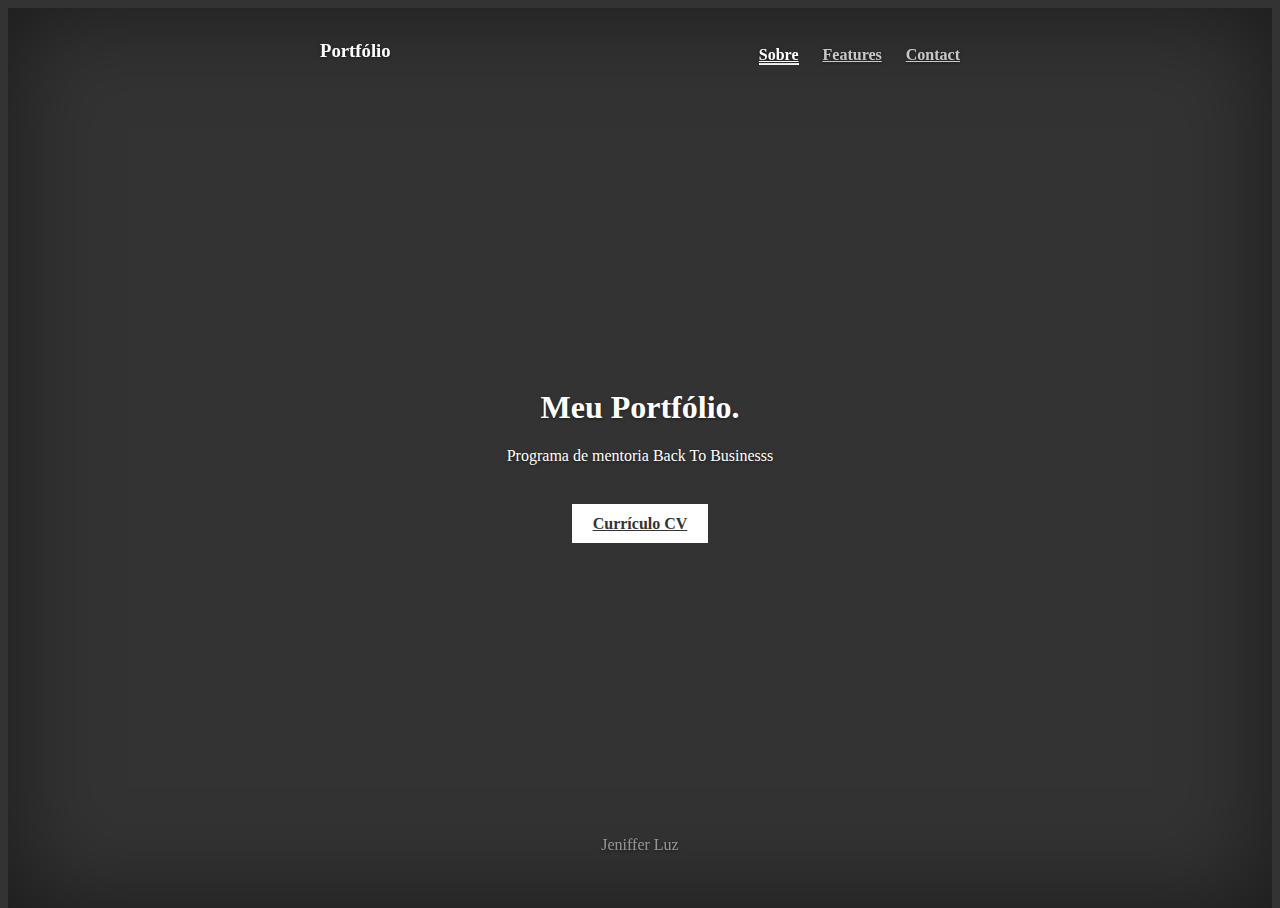
==== commit 51f7d417: "commit" ====
--- a/index.html
+++ b/index.html
@@ -10,181 +10,81 @@
     <meta name="author" content="">
     <link rel="icon" href="../../favicon.ico">
 
-    <title>Jeniffer Luz</title>
+    <title>Cover Template for Bootstrap</title>
 
     <!-- Bootstrap core CSS -->
-    <link href="./assets/css/bootstrap.min.css" rel="stylesheet">
+    <link href="../../dist/css/bootstrap.min.css" rel="stylesheet">
 
     <!-- IE10 viewport hack for Surface/desktop Windows 8 bug -->
-    <link href="./assets/js/ie10-viewport-bug-workaround.js" rel="stylesheet">
+    <link href="../../assets/css/ie10-viewport-bug-workaround.css" rel="stylesheet">
+
+    <!-- Custom styles for this template -->
+    <link href="cover.css" rel="stylesheet">
 
     <!-- Just for debugging purposes. Don't actually copy these 2 lines! -->
     <!--[if lt IE 9]><script src="../../assets/js/ie8-responsive-file-warning.js"></script><![endif]-->
-    <script src="./assets/js/ie-emulation-modes-warning.js"></script>
+    <script src="../../assets/js/ie-emulation-modes-warning.js"></script>
 
     <!-- HTML5 shim and Respond.js for IE8 support of HTML5 elements and media queries -->
     <!--[if lt IE 9]>
       <script src="https://oss.maxcdn.com/html5shiv/3.7.3/html5shiv.min.js"></script>
       <script src="https://oss.maxcdn.com/respond/1.4.2/respond.min.js"></script>
     <![endif]-->
+</head>
 
-    <!-- Custom styles for this template -->
-    <link href="carousel.css" rel="stylesheet">
-</head>
-<!-- NAVBAR
-================================================== -->
+<body>
 
-<body data-spy="scroll" data-target=".navbar" data-offset="50">
+    <div class="site-wrapper">
 
-    <div class="navbar-wrapper">
-        <div class="container">
+        <div class="site-wrapper-inner">
 
-            <nav class="navbar navbar-inverse navbar-static-top">
-                <div class="container">
-                    <div class="navbar-header">
-                        <button type="button" class="navbar-toggle collapsed" data-toggle="collapse" data-target="#navbar" aria-expanded="false" aria-controls="navbar">
-                <span class="sr-only">Toggle navigation</span>
-                <span class="icon-bar"></span>
-                <span class="icon-bar"></span>
-                <span class="icon-bar"></span>
-              </button>
-                        <a class="navbar-brand" href="#">Jeniffer Luz</a>
-                    </div>
-                    <div id="navbar" class="navbar-collapse collapse">
-                        <ul class="nav navbar-nav">
-                            <li class="active"><a href="#">Início</a></li>
-                            <li><a href="#about">Sobre</a></li>
-                            <li><a href="#contact">Contato</a></li>
+            <div class="cover-container">
 
-                        </ul>
+                <div class="masthead clearfix">
+                    <div class="inner">
+                        <h3 class="masthead-brand">Portfólio</h3>
+                        <nav>
+                            <ul class="nav masthead-nav">
+                                <li class="active"><a href="./index2.html">Sobre</a></li>
+                                <li><a href="#">Features</a></li>
+                                <li><a href="#">Contact</a></li>
+                            </ul>
+                        </nav>
                     </div>
                 </div>
-            </nav>
+
+                <div class="inner cover">
+
+                    <h1 class="cover-heading">Meu Portfólio.</h1>
+                    <p class="lead">Programa de mentoria Back To Businesss</p>
+                    <br>
+                    <p class="lead">
+                        <a href="./CV JENIFFER LUZ 2022.pdf" class="btn btn-lg btn-default">Currículo CV</a>
+                    </p>
+                </div>
+
+                <div class="mastfoot">
+                    <div class="inner">
+                        <p>Jeniffer Luz</p>
+                    </div>
+                </div>
+
+            </div>
 
         </div>
+
     </div>
 
-    <div class="container marketing">
-
-
-
-        <div class="row featurette">
-            <hr class="featurette-divider">
-            <div>
-                <div>
-                    <div class="container-fluid bg-2 text-center">
-                        <h3 class="margin">Quem sou eu?</h3>
-                        <p>Jeniffer Luz, tenho 24 anos e possuo graduação em Análise e Desenvolvimento de Sistemas - FATEC - FACULDADE DE TECNOLOGIA E CIÊNCIAS (2020). Tenho experiência na área de Análise de Dados, graduando em Sistemas da Informação e especialização
-                            em Engenharia de Software e Métodos Ágeis, mestranda em Tecnologias em Saúde pela Universidade de Brasília. Membro do Grupo de Pesquisa Determinantes do Envelhecimento Humano CNPQ (2021-atual).
-                        </p>
-                        <br>
-                    </div>
-
-
-                    <div class="row featurette">
-                        <div class="col-md-7 col-md-push-5">
-                            <h2 class="featurette-heading">Currículo Vitae</h2>
-                            <p class="lead">Faça download do meu currículo em formato de PDF</p>
-                            <button type="button" class="btn btn-default">   <a href="./CV JENIFFER LUZ 2022.pdf" download="Currículo">Clique aqui </a></button>
-                        </div>
-                        <div class="col-md-5 col-md-pull-7">
-                            <img class="featurette-image img-responsive center-block" data-src="holder.js/500x500/auto" alt="Generic placeholder image">
-
-                        </div>
-
-
-                    </div>
-
-                    <!-- /.row -->
-
-
-                    <!-- START THE FEATURETTES -->
-
-                    <hr class="featurette-divider">
-                    <div class="row featurette">
-                        <div class="container">
-                            <h1>Skills</h1>
-                            <p>Algumas habilidades.</p>
-                        </div>
-                        <div class="progress">
-                            <div class="progress-bar progress-bar-success" role="progressbar" style="width:30%">
-                                HTML
-                            </div>
-                            <div class="progress-bar progress-bar-danger" role="progressbar" style="width:20%">
-                                CSS
-                            </div>
-                            <div class="progress-bar progress-bar-info" role="progressbar" style="width:15%">
-                                Lógica de Programação
-                            </div>
-                            <div class="progress-bar progress-bar-warning" role="progressbar" style="width:10%">
-                                JavaScript
-                            </div>
-                            <div class="progress-bar progress-bar-success" role="progressbar" style="width:5%">
-                                POO
-                            </div>
-                        </div>
-                        <hr class="featurette-divider">
-                        <div class="row featurette">
-                            <div class="col-md-7">
-                                <h2 class="featurette-heading">First featurette heading. <span class="text-muted">It'll blow your mind.</span></h2>
-                                <p class="lead">Donec ullamcorper nulla non metus auctor fringilla. Vestibulum id ligula porta felis euismod semper. Praesent commodo cursus magna, vel scelerisque nisl consectetur. Fusce dapibus, tellus ac cursus commodo.</p>
-                            </div>
-                            <div class="col-md-5">
-                                <img class="featurette-image img-responsive center-block" data-src="holder.js/500x500/auto" alt="Generic placeholder image">
-                            </div>
-                        </div>
-
-                        <hr class="featurette-divider">
-
-                        <div class="row featurette">
-                            <div class="col-md-7 col-md-push-5">
-                                <h2 class="featurette-heading">Oh yeah, it's that good. <span class="text-muted">See for yourself.</span></h2>
-                                <p class="lead">Donec ullamcorper nulla non metus auctor fringilla. Vestibulum id ligula porta felis euismod semper. Praesent commodo cursus magna, vel scelerisque nisl consectetur. Fusce dapibus, tellus ac cursus commodo.</p>
-                            </div>
-                            <div class="col-md-5 col-md-pull-7">
-                                <img class="featurette-image img-responsive center-block" data-src="holder.js/500x500/auto" alt="Generic placeholder image">
-                            </div>
-                        </div>
-
-                        <hr class="featurette-divider">
-
-                        <div class="row featurette">
-                            <div class="col-md-7">
-                                <h2 class="featurette-heading">And lastly, this one. <span class="text-muted">Checkmate.</span></h2>
-                                <p class="lead">Donec ullamcorper nulla non metus auctor fringilla. Vestibulum id ligula porta felis euismod semper. Praesent commodo cursus magna, vel scelerisque nisl consectetur. Fusce dapibus, tellus ac cursus commodo.</p>
-                            </div>
-                            <div class="col-md-5">
-                                <img class="featurette-image img-responsive center-block" data-src="holder.js/500x500/auto" alt="Generic placeholder image">
-                            </div>
-                        </div>
-
-                        <hr class="featurette-divider">
-
-                        <!-- /END THE FEATURETTES -->
-
-
-                        <!-- FOOTER -->
-                        <footer>
-                            <p class="pull-right"><a href="#">Back to top</a></p>
-                            <p>&copy; 2016 Company, Inc. &middot; <a href="#">Privacy</a> &middot; <a href="#">Terms</a></p>
-                        </footer>
-
-                    </div>
-                    <!-- /.container -->
-                </div>
-
-                <!-- Bootstrap core JavaScript
+    <!-- Bootstrap core JavaScript
     ================================================== -->
-                <!-- Placed at the end of the document so the pages load faster -->
-                <script src="https://ajax.googleapis.com/ajax/libs/jquery/1.12.4/jquery.min.js"></script>
-                <script>
-                    window.jQuery || document.write('<script src="../../assets/js/vendor/jquery.min.js"><\/script>')
-                </script>
-                <script src="./assets/js/bootstrap.min.js"></script>
-                <!-- Just to make our placeholder images work. Don't actually copy the next line! -->
-                <script src="./assets/js/vendor/holder.min.js"></script>
-                <!-- IE10 viewport hack for Surface/desktop Windows 8 bug -->
-                <script src="./assets/js/ie10-viewport-bug-workaround.js"></script>
+    <!-- Placed at the end of the document so the pages load faster -->
+    <script src="https://ajax.googleapis.com/ajax/libs/jquery/1.12.4/jquery.min.js"></script>
+    <script>
+        window.jQuery || document.write('<script src="../../assets/js/vendor/jquery.min.js"><\/script>')
+    </script>
+    <script src="../../dist/js/bootstrap.min.js"></script>
+    <!-- IE10 viewport hack for Surface/desktop Windows 8 bug -->
+    <script src="../../assets/js/ie10-viewport-bug-workaround.js"></script>
 </body>
 
 </html>--- a/assets/css/ie10-viewport-bug-workaround.css
+++ b/assets/css/ie10-viewport-bug-workaround.css
@@ -0,0 +1,13 @@
+/*!
+ * IE10 viewport hack for Surface/desktop Windows 8 bug
+ * Copyright 2014-2015 Twitter, Inc.
+ * Licensed under MIT (https://github.com/twbs/bootstrap/blob/master/LICENSE)
+ */
+
+/*
+ * See the Getting Started docs for more information:
+ * http://getbootstrap.com/getting-started/#support-ie10-width
+ */
+@-ms-viewport     { width: device-width; }
+@-o-viewport      { width: device-width; }
+@viewport         { width: device-width; }
--- a/cover.css
+++ b/cover.css
@@ -0,0 +1,163 @@
+/*
+ * Globals
+ */
+
+/* Links */
+a,
+a:focus,
+a:hover {
+  color: #fff;
+}
+
+/* Custom default button */
+.btn-default,
+.btn-default:hover,
+.btn-default:focus {
+  color: #333;
+  text-shadow: none; /* Prevent inheritance from `body` */
+  background-color: #fff;
+  border: 1px solid #fff;
+}
+
+
+/*
+ * Base structure
+ */
+
+html,
+body {
+  height: 100%;
+  background-color: #333;
+}
+body {
+  color: #fff;
+  text-align: center;
+  text-shadow: 0 1px 3px rgba(0,0,0,.5);
+}
+
+/* Extra markup and styles for table-esque vertical and horizontal centering */
+.site-wrapper {
+  display: table;
+  width: 100%;
+  height: 100%; /* For at least Firefox */
+  min-height: 100%;
+  -webkit-box-shadow: inset 0 0 100px rgba(0,0,0,.5);
+          box-shadow: inset 0 0 100px rgba(0,0,0,.5);
+}
+.site-wrapper-inner {
+  display: table-cell;
+  vertical-align: top;
+}
+.cover-container {
+  margin-right: auto;
+  margin-left: auto;
+}
+
+/* Padding for spacing */
+.inner {
+  padding: 30px;
+}
+
+
+/*
+ * Header
+ */
+.masthead-brand {
+  margin-top: 10px;
+  margin-bottom: 10px;
+}
+
+.masthead-nav > li {
+  display: inline-block;
+}
+.masthead-nav > li + li {
+  margin-left: 20px;
+}
+.masthead-nav > li > a {
+  padding-right: 0;
+  padding-left: 0;
+  font-size: 16px;
+  font-weight: bold;
+  color: #fff; /* IE8 proofing */
+  color: rgba(255,255,255,.75);
+  border-bottom: 2px solid transparent;
+}
+.masthead-nav > li > a:hover,
+.masthead-nav > li > a:focus {
+  background-color: transparent;
+  border-bottom-color: #a9a9a9;
+  border-bottom-color: rgba(255,255,255,.25);
+}
+.masthead-nav > .active > a,
+.masthead-nav > .active > a:hover,
+.masthead-nav > .active > a:focus {
+  color: #fff;
+  border-bottom-color: #fff;
+}
+
+@media (min-width: 768px) {
+  .masthead-brand {
+    float: left;
+  }
+  .masthead-nav {
+    float: right;
+  }
+}
+
+
+/*
+ * Cover
+ */
+
+.cover {
+  padding: 0 20px;
+}
+.cover .btn-lg {
+  padding: 10px 20px;
+  font-weight: bold;
+}
+
+
+/*
+ * Footer
+ */
+
+.mastfoot {
+  color: #999; /* IE8 proofing */
+  color: rgba(255,255,255,.5);
+}
+
+
+/*
+ * Affix and center
+ */
+
+@media (min-width: 768px) {
+  /* Pull out the header and footer */
+  .masthead {
+    position: fixed;
+    top: 0;
+  }
+  .mastfoot {
+    position: fixed;
+    bottom: 0;
+  }
+  /* Start the vertical centering */
+  .site-wrapper-inner {
+    vertical-align: middle;
+  }
+  /* Handle the widths */
+  .masthead,
+  .mastfoot,
+  .cover-container {
+    width: 100%; /* Must be percentage or pixels for horizontal alignment */
+  }
+}
+
+@media (min-width: 992px) {
+  .masthead,
+  .mastfoot,
+  .cover-container {
+    width: 700px;
+  }
+}
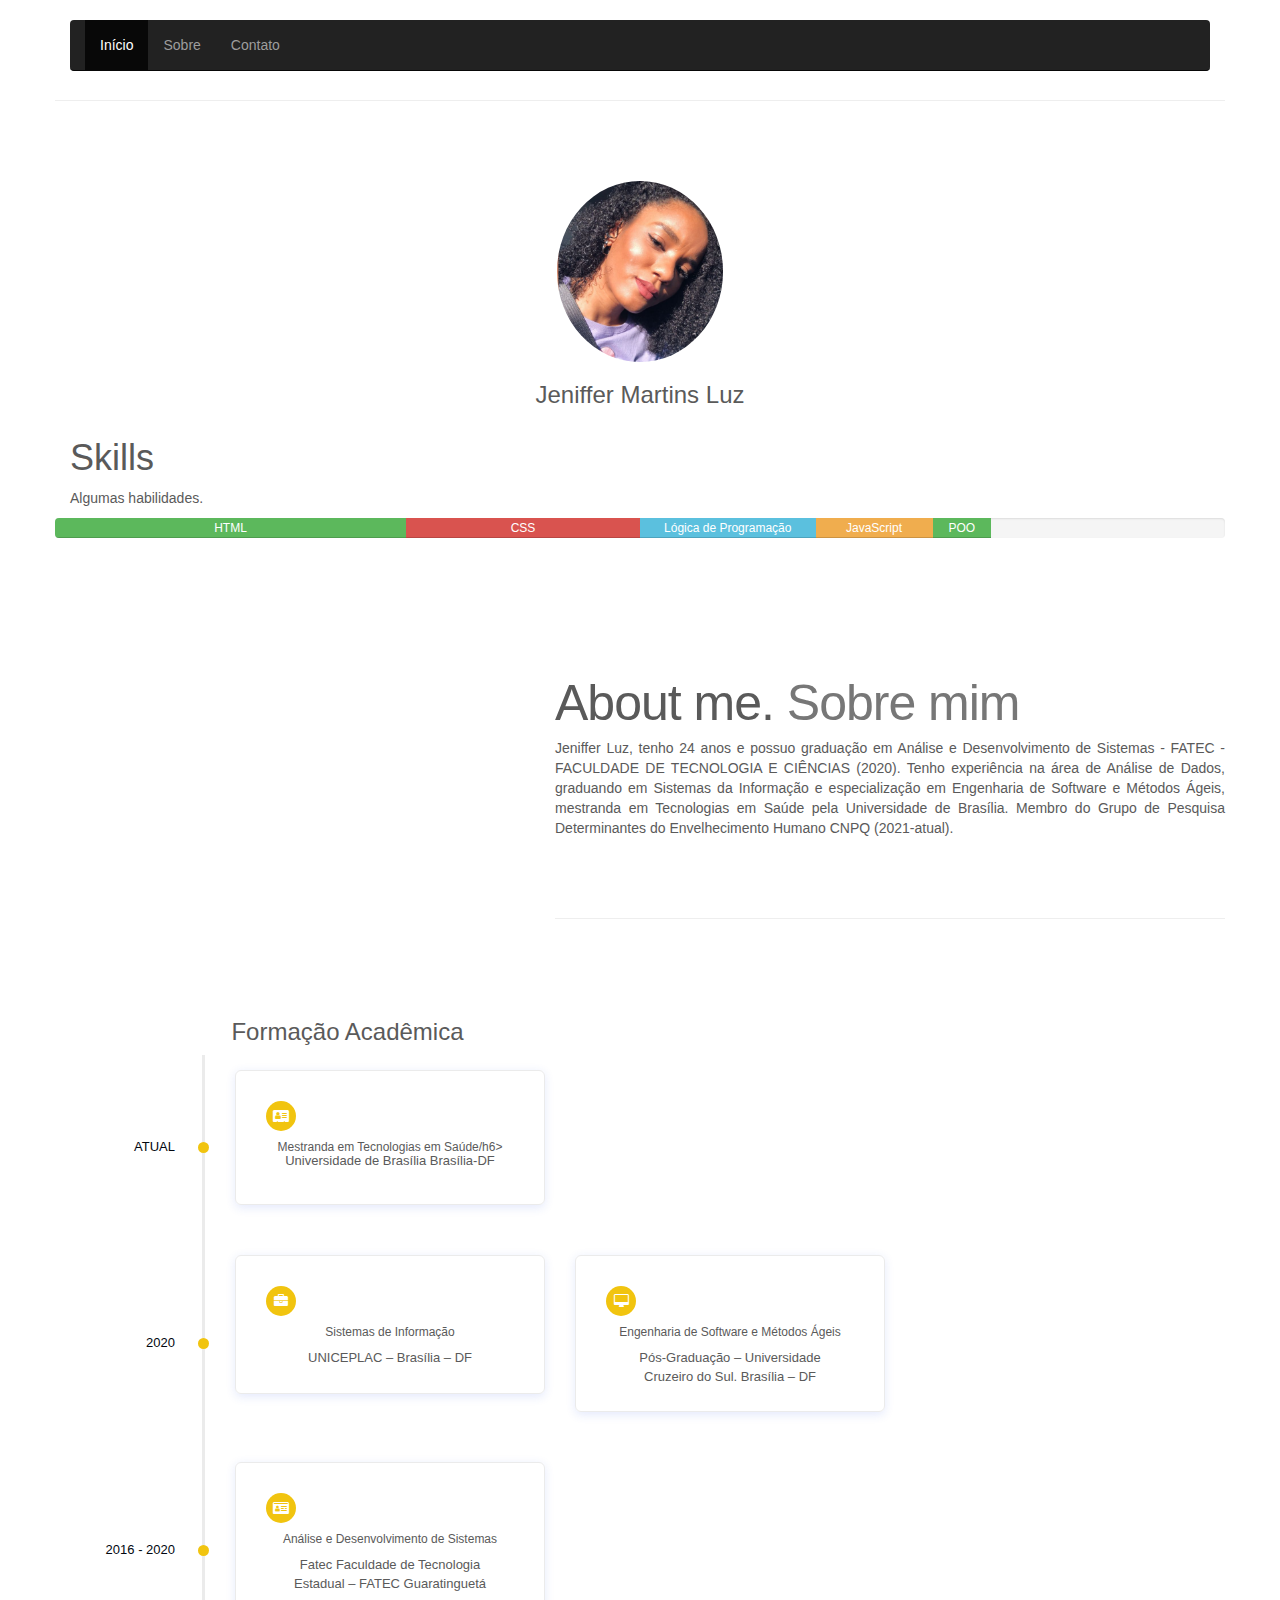
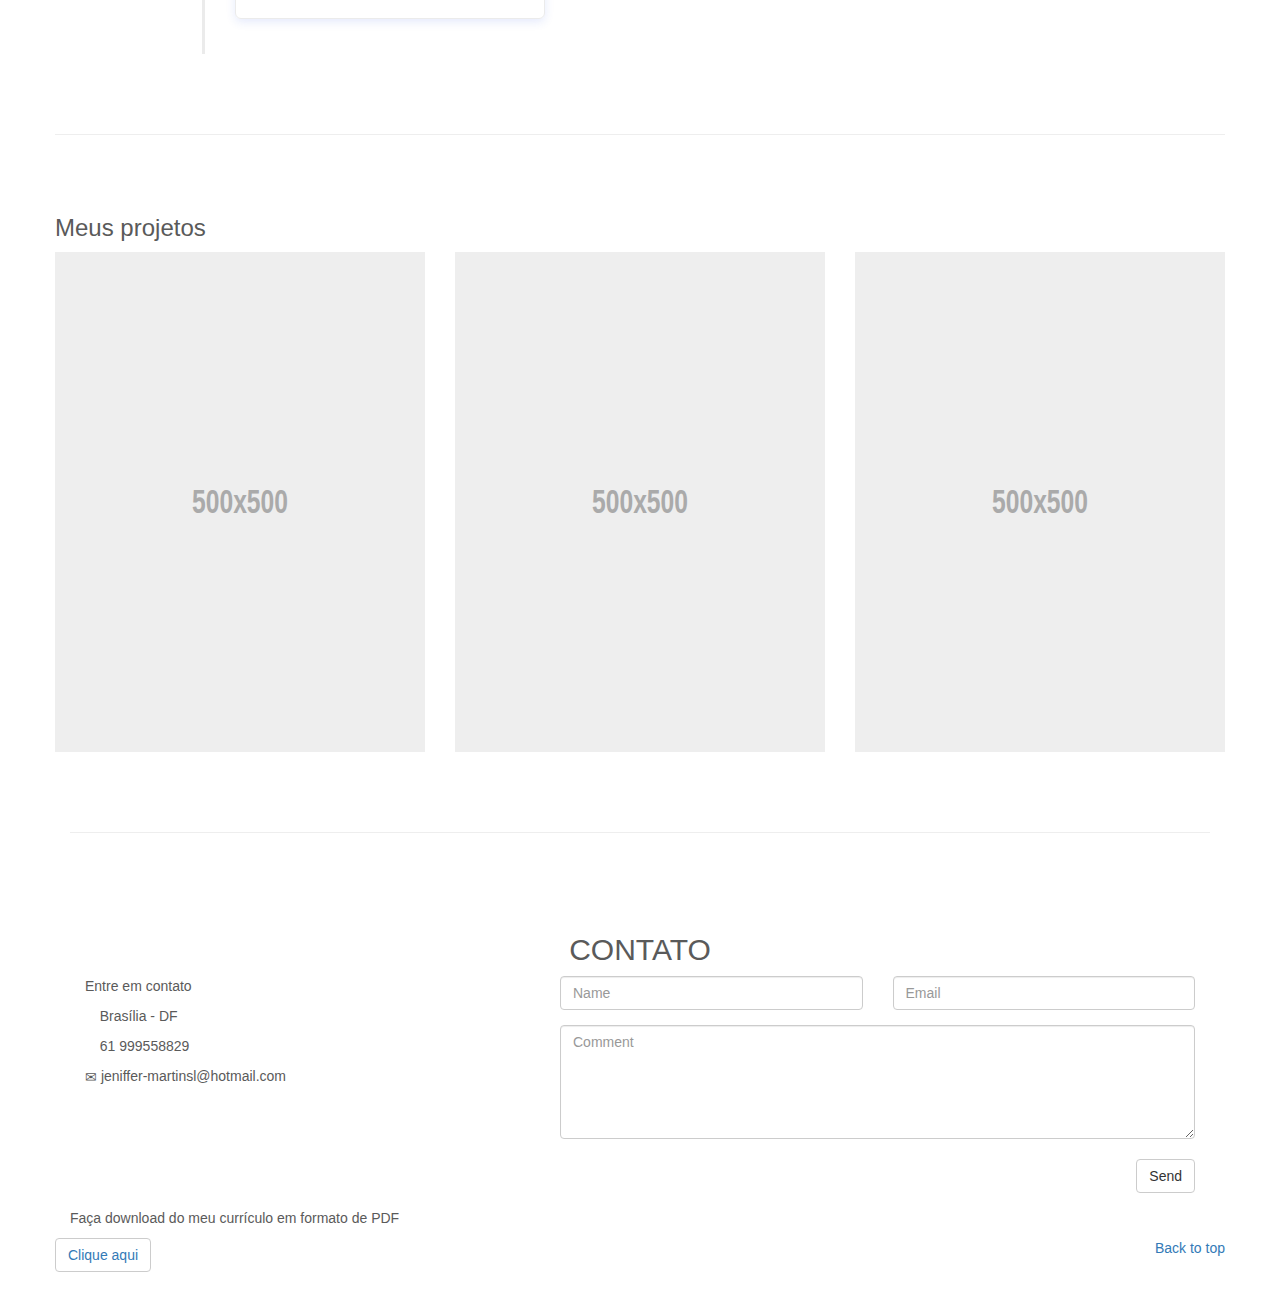
==== commit 6a429365: "commit" ====
--- a/index.html
+++ b/index.html
@@ -10,81 +10,286 @@
     <meta name="author" content="">
     <link rel="icon" href="../../favicon.ico">
 
-    <title>Cover Template for Bootstrap</title>
+    <title>Jeniffer Luz</title>
 
     <!-- Bootstrap core CSS -->
-    <link href="../../dist/css/bootstrap.min.css" rel="stylesheet">
+    <link href="./assets/css/bootstrap.min.css" rel="stylesheet">
 
     <!-- IE10 viewport hack for Surface/desktop Windows 8 bug -->
-    <link href="../../assets/css/ie10-viewport-bug-workaround.css" rel="stylesheet">
-
-    <!-- Custom styles for this template -->
-    <link href="cover.css" rel="stylesheet">
+    <link href="./assets/js/ie10-viewport-bug-workaround.js" rel="stylesheet">
 
     <!-- Just for debugging purposes. Don't actually copy these 2 lines! -->
     <!--[if lt IE 9]><script src="../../assets/js/ie8-responsive-file-warning.js"></script><![endif]-->
-    <script src="../../assets/js/ie-emulation-modes-warning.js"></script>
+    <script src="./assets/js/ie-emulation-modes-warning.js"></script>
 
     <!-- HTML5 shim and Respond.js for IE8 support of HTML5 elements and media queries -->
     <!--[if lt IE 9]>
       <script src="https://oss.maxcdn.com/html5shiv/3.7.3/html5shiv.min.js"></script>
       <script src="https://oss.maxcdn.com/respond/1.4.2/respond.min.js"></script>
     <![endif]-->
+
+    <!-- Custom styles for this template -->
+    <link href="carousel.css" rel="stylesheet">
 </head>
-
-<body>
-
-    <div class="site-wrapper">
-
-        <div class="site-wrapper-inner">
-
-            <div class="cover-container">
-
-                <div class="masthead clearfix">
-                    <div class="inner">
-                        <h3 class="masthead-brand">Portfólio</h3>
-                        <nav>
-                            <ul class="nav masthead-nav">
-                                <li class="active"><a href="./index2.html">Sobre</a></li>
-                                <li><a href="#">Features</a></li>
-                                <li><a href="#">Contact</a></li>
-                            </ul>
-                        </nav>
-                    </div>
-                </div>
-
-                <div class="inner cover">
-
-                    <h1 class="cover-heading">Meu Portfólio.</h1>
-                    <p class="lead">Programa de mentoria Back To Businesss</p>
-                    <br>
-                    <p class="lead">
-                        <a href="./CV JENIFFER LUZ 2022.pdf" class="btn btn-lg btn-default">Currículo CV</a>
-                    </p>
-                </div>
-
-                <div class="mastfoot">
-                    <div class="inner">
-                        <p>Jeniffer Luz</p>
-                    </div>
-                </div>
-
+<!-- NAVBAR
+================================================== -->
+
+<body data-spy="scroll" data-target=".navbar" data-offset="50">
+
+    <div class="navbar-wrapper">
+        <div class="container">
+
+            <nav class="navbar navbar-inverse navbar-static-top">
+                <div class="container">
+                    <div class="navbar-header">
+                        <button type="button" class="navbar-toggle collapsed" data-toggle="collapse" data-target="#navbar" aria-expanded="false" aria-controls="navbar">
+                <span class="sr-only">Toggle navigation</span>
+                <span class="icon-bar"></span>
+                <span class="icon-bar"></span>
+                <span class="icon-bar"></span>
+              </button>
+
+                    </div>
+                    <div id="navbar" class="navbar-collapse collapse">
+                        <ul class="nav navbar-nav">
+                            <li class="active"><a href="#">Início</a></li>
+                            <li><a href="#about">Sobre</a></li>
+                            <li><a href="#contact">Contato</a></li>
+
+                        </ul>
+                    </div>
+                </div>
+            </nav>
+
+        </div>
+    </div>
+
+    <div class="container marketing">
+
+
+
+        <div class="row featurette">
+            <hr class="featurette-divider">
+            <div>
+
+                <div class="container-fluid bg-2 text-center">
+                    <div class="container-fluid bg-2 text-center">
+                        <img src="./Imagens/eur.PNG" alt="..." class="img-circle" width="15%">
+
+                        <br>
+                    </div>
+                    <div class="container-home">
+                        <h3 class="margin">Jeniffer Martins Luz
+
+                        </h3>
+                    </div>
+                </div>
             </div>
-
         </div>
-
-    </div>
-
-    <!-- Bootstrap core JavaScript
+        <!-- /.row -->
+
+
+
+        <div class="row featurette">
+            <div class="container">
+                <h1>Skills</h1>
+                <p>Algumas habilidades.</p>
+            </div>
+            <div class="progress">
+                <div class="progress-bar progress-bar-success" role="progressbar" style="width:30%">
+                    HTML
+                </div>
+                <div class="progress-bar progress-bar-danger" role="progressbar" style="width:20%">
+                    CSS
+                </div>
+                <div class="progress-bar progress-bar-info" role="progressbar" style="width:15%">
+                    Lógica de Programação
+                </div>
+                <div class="progress-bar progress-bar-warning" role="progressbar" style="width:10%">
+                    JavaScript
+                </div>
+                <div class="progress-bar progress-bar-success" role="progressbar" style="width:5%">
+                    POO
+                </div>
+            </div>
+
+
+            <div class="row featurette">
+                <div class="col-md-7 col-md-push-5" ">
+                                <h2 class="featurette-heading ">About me. <span class="text-muted ">Sobre mim </span></h2>
+                                <p class="text-justify ">Jeniffer Luz, tenho 24 anos e possuo graduação em Análise e Desenvolvimento de Sistemas - FATEC - FACULDADE DE TECNOLOGIA E CIÊNCIAS (2020). Tenho experiência na área de Análise de Dados, graduando em Sistemas da Informação
+                                    e especialização em Engenharia de Software e Métodos Ágeis, mestranda em Tecnologias em Saúde pela Universidade de Brasília. Membro do Grupo de Pesquisa Determinantes do Envelhecimento Humano CNPQ (2021-atual).
+                                </p>
+                           <hr class="featurette-divider ">
+                        </div>
+
+                       
+                        <link href="https://maxcdn.bootstrapcdn.com/font-awesome/4.7.0/css/font-awesome.min.css " rel="stylesheet " />
+
+                        <section class="timeline_area section_padding_130 ">
+                            <div class="container ">
+                                <div class="row justify-content-center ">
+                                    <div class="col-12 col-sm-8 col-lg-6 ">
+                                        <!-- Section Heading-->
+                                        <div class="section_heading text-center ">
+                                          
+                                            <h3>Formação Acadêmica</h3>
+                                            <div class="line "></div>
+                                        </div>
+                                    </div>
+                                </div>
+                                <div class="row ">
+                                    <div class="col-12 ">
+                                        <!-- Timeline Area-->
+                                        <div class="apland-timeline-area ">
+                                            <!-- Single Timeline Content-->
+                                            <div class="single-timeline-area ">
+                                                <div class="timeline-date wow fadeInLeft " data-wow-delay="0.1s " style="visibility: visible; animation-delay: 0.1s; animation-name: fadeInLeft; ">
+                                                    <p>atual</p>
+                                                </div>
+                                                <div class="row ">
+                                                    <div class="col-12 col-md-6 col-lg-4 ">
+                                                        <div class="single-timeline-content d-flex wow fadeInLeft " data-wow-delay="0.3s " style="visibility: visible; animation-delay: 0.3s; animation-name: fadeInLeft; ">
+                                                            <div class="timeline-icon "><i class="fa fa-address-card " aria-hidden="true "></i></div>
+                                                            <div class="timeline-text ">
+                                                                <h6>Mestranda em Tecnologias em Saúde/h6>
+                                                                <p>Universidade de Brasília 
+                                                                    Brasília-DF
+                                                                    </p>
+                                                            </div>
+                                                        </div>
+                                                    </div>
+                                                    
+                                                </div>
+                                            </div>
+                                            <!-- Single Timeline Content-->
+                                            <div class="single-timeline-area ">
+                                                <div class="timeline-date wow fadeInLeft " data-wow-delay="0.1s " style="visibility: visible; animation-delay: 0.1s; animation-name: fadeInLeft; ">
+                                                    <p>2020</p>
+                                                </div>
+                                                <div class="row ">
+                                                    <div class="col-12 col-md-6 col-lg-4 ">
+                                                        <div class="single-timeline-content d-flex wow fadeInLeft " data-wow-delay="0.3s " style="visibility: visible; animation-delay: 0.3s; animation-name: fadeInLeft; ">
+                                                            <div class="timeline-icon "><i class="fa fa-briefcase " aria-hidden="true "></i></div>
+                                                            <div class="timeline-text ">
+                                                                <h6>Sistemas de Informação</h6>
+                                                                <p>UNICEPLAC – Brasília – DF</p>
+                                                            </div>
+                                                        </div>
+                                                    </div>
+                                                    <div class="col-12 col-md-6 col-lg-4 ">
+                                                        <div class="single-timeline-content d-flex wow fadeInLeft " data-wow-delay="0.5s " style="visibility: visible; animation-delay: 0.5s; animation-name: fadeInLeft; ">
+                                                            <div class="timeline-icon "><i class="fa fa-desktop " aria-hidden="true "></i></div>
+                                                            <div class="timeline-text ">
+                                                                <h6>Engenharia de Software e Métodos Ágeis</h6>
+                                                                <p>Pós-Graduação – Universidade Cruzeiro do Sul. 
+                                                                    Brasília – DF</p>
+                                                            </div>
+                                                        </div>
+                                                    </div>
+                                                </div>
+                                            </div>
+                                            <!-- Single Timeline Content-->
+                                            <div class="single-timeline-area ">
+                                                <div class="timeline-date wow fadeInLeft " data-wow-delay="0.1s " style="visibility: visible; animation-delay: 0.1s; animation-name: fadeInLeft; ">
+                                                    <p>2016 - 2020</p>
+                                                </div>
+                                                <div class="row ">
+                                                    <div class="col-12 col-md-6 col-lg-4 ">
+                                                        <div class="single-timeline-content d-flex wow fadeInLeft " data-wow-delay="0.3s " style="visibility: visible; animation-delay: 0.3s; animation-name: fadeInLeft; ">
+                                                            <div class="timeline-icon "><i class="fa fa-id-card " aria-hidden="true "></i></div>
+                                                            <div class="timeline-text ">
+                                                                <h6>Análise e Desenvolvimento de Sistemas</h6>
+                                                                <p>Fatec Faculdade de Tecnologia Estadual – FATEC
+                                                                    Guaratinguetá</p>
+                                                            </div>
+                                                        </div>
+                                                    </div>
+                                                    
+                                                    
+                                                    </div>
+                                                </div>
+                                            </div>
+                                        </div>
+                                    </div>
+                                </div>
+                            </div>
+                        </section>
+
+                  
+                        <hr class="featurette-divider ">
+
+                        <h3>Meus projetos</h3>
+                        <div class="row featurette ">
+                           
+                            <div class="col-md-4 ">
+                                <img class="featurette-image img-responsive center-block " data-src="holder.js/500x500/auto " alt="Generic placeholder image ">
+                            </div>
+                            <div class="col-md-4 ">
+                                <img class="featurette-image img-responsive center-block " data-src="holder.js/500x500/auto " alt="Generic placeholder image ">
+                            </div>
+                            <div class="col-md-4 ">
+                                <img class="featurette-image img-responsive center-block " data-src="holder.js/500x500/auto " alt="Generic placeholder image ">
+                            </div>
+                        </div>
+
+                          
+
+                        </div>
+                        <hr class="featurette-divider ">
+                        <div id="contact " class="container-fluid bg-grey ">
+                            <h2 class="text-center ">CONTATO</h2>
+                            <div class="row ">
+                              <div class="col-sm-5 ">
+                                <p>Entre em contato</p>
+                                <p><span class="glyphicon glyphicon-map-marker "></span> Brasília - DF</p>
+                                <p><span class="glyphicon glyphicon-phone "></span> 61 999558829</p>
+                                <p><span class="glyphicon glyphicon-envelope "></span> jeniffer-martinsl@hotmail.com</p>
+                              </div>
+                              <div class="col-sm-7 slideanim ">
+                                <div class="row ">
+                                  <div class="col-sm-6 form-group ">
+                                    <input class="form-control " id="name " name="name " placeholder="Name " type="text " required>
+                                  </div>
+                                  <div class="col-sm-6 form-group ">
+                                    <input class="form-control " id="email " name="email " placeholder="Email " type="email " required>
+                                  </div>
+                                </div>
+                                <textarea class="form-control " id="comments " name="comments " placeholder="Comment " rows="5 "></textarea><br>
+                                <div class="row ">
+                                  <div class="col-sm-12 form-group ">
+                                    <button class="btn btn-default pull-right " type="submit ">Send</button>
+                                  </div>
+                                </div>
+                              </div>
+                            </div>
+                          </div>
+                        <!-- FOOTER -->
+                        <footer>
+                            <div class="row ">
+                                <div class="col-md-12 ">
+                                    <p>Faça download do meu currículo em formato de PDF </p>
+                                </div>
+                                <button type="button " class="btn btn-default ">  <a href="./CV JENIFFER LUZ 2022.pdf " download="Currículo "> Clique aqui </a>
+                             </button>
+                            <p class="pull-right "><a href="# ">Back to top</a></p>
+                        </footer>
+                    </div>
+                  <!-- /.container -->
+                </div>
+
+                <!-- Bootstrap core JavaScript
     ================================================== -->
-    <!-- Placed at the end of the document so the pages load faster -->
-    <script src="https://ajax.googleapis.com/ajax/libs/jquery/1.12.4/jquery.min.js"></script>
-    <script>
-        window.jQuery || document.write('<script src="../../assets/js/vendor/jquery.min.js"><\/script>')
-    </script>
-    <script src="../../dist/js/bootstrap.min.js"></script>
-    <!-- IE10 viewport hack for Surface/desktop Windows 8 bug -->
-    <script src="../../assets/js/ie10-viewport-bug-workaround.js"></script>
+                <!-- Placed at the end of the document so the pages load faster -->
+                <script src="https://ajax.googleapis.com/ajax/libs/jquery/1.12.4/jquery.min.js "></script>
+                <script>
+                    window.jQuery || document.write('<script src="../../assets/js/vendor/jquery.min.js "><\/script>')
+                </script>
+                <script src="./assets/js/bootstrap.min.js "></script>
+                <!-- Just to make our placeholder images work. Don't actually copy the next line! -->
+                <script src="./assets/js/vendor/holder.min.js "></script>
+                <!-- IE10 viewport hack for Surface/desktop Windows 8 bug -->
+                <script src="./assets/js/ie10-viewport-bug-workaround.js "></script>
 </body>
 
 </html>--- a/carousel.css
+++ b/carousel.css
@@ -0,0 +1,291 @@
+/* GLOBAL STYLES
+-------------------------------------------------- */
+
+
+/* Padding below the footer and lighter body text */
+
+body {
+    padding-bottom: 40px;
+    color: #5a5a5a;
+}
+
+
+/* CUSTOMIZE THE NAVBAR
+-------------------------------------------------- */
+
+
+/* Special class on .container surrounding .navbar, used for positioning it into place. */
+
+.navbar-wrapper {
+    position: absolute;
+    top: 0;
+    right: 0;
+    left: 0;
+    z-index: 20;
+}
+
+
+/* Flip around the padding for proper display in narrow viewports */
+
+.navbar-wrapper>.container {
+    padding-right: 0;
+    padding-left: 0;
+}
+
+.navbar-wrapper .navbar {
+    padding-right: 15px;
+    padding-left: 15px;
+}
+
+.navbar-wrapper .navbar .container {
+    width: auto;
+}
+
+
+/* CUSTOMIZE THE CAROUSEL
+-------------------------------------------------- */
+
+
+/* Carousel base class */
+
+.carousel {
+    height: 500px;
+    margin-bottom: 60px;
+}
+
+
+/* Since positioning the image, we need to help out the caption */
+
+.carousel-caption {
+    z-index: 10;
+}
+
+
+/* Declare heights because of positioning of img element */
+
+.carousel .item {
+    height: 500px;
+    background-color: #777;
+}
+
+.carousel-inner>.item>img {
+    position: absolute;
+    top: 0;
+    left: 0;
+    min-width: 100%;
+    height: 500px;
+}
+
+
+/* MARKETING CONTENT
+-------------------------------------------------- */
+
+
+/* Center align the text within the three columns below the carousel */
+
+.marketing .col-lg-4 {
+    margin-bottom: 20px;
+    text-align: center;
+}
+
+.marketing h2 {
+    font-weight: normal;
+}
+
+.marketing .col-lg-4 p {
+    margin-right: 10px;
+    margin-left: 10px;
+}
+
+
+/* Featurettes
+------------------------- */
+
+.featurette-divider {
+    margin: 80px 0;
+    /* Space out the Bootstrap <hr> more */
+}
+
+
+/* Thin out the marketing headings */
+
+.featurette-heading {
+    font-weight: 300;
+    line-height: 1;
+    letter-spacing: -1px;
+}
+
+
+/* RESPONSIVE CSS
+-------------------------------------------------- */
+
+@media (min-width: 768px) {
+    /* Navbar positioning foo */
+    .navbar-wrapper {
+        margin-top: 20px;
+    }
+    .navbar-wrapper .container {
+        padding-right: 15px;
+        padding-left: 15px;
+    }
+    .navbar-wrapper .navbar {
+        padding-right: 0;
+        padding-left: 0;
+    }
+    /* The navbar becomes detached from the top, so we round the corners */
+    .navbar-wrapper .navbar {
+        border-radius: 4px;
+    }
+    /* Bump up size of carousel content */
+    .carousel-caption p {
+        margin-bottom: 20px;
+        font-size: 21px;
+        line-height: 1.4;
+    }
+    .featurette-heading {
+        font-size: 50px;
+    }
+}
+
+@media (min-width: 992px) {
+    .featurette-heading {
+        margin-top: 120px;
+    }
+}
+
+body {
+    margin-top: 20px;
+}
+
+.timeline_area {
+    position: relative;
+    z-index: 1;
+}
+
+.single-timeline-area {
+    position: relative;
+    z-index: 1;
+    padding-left: 180px;
+}
+
+@media only screen and (max-width: 575px) {
+    .single-timeline-area {
+        padding-left: 100px;
+    }
+}
+
+.single-timeline-area .timeline-date {
+    position: absolute;
+    width: 180px;
+    height: 100%;
+    top: 0;
+    left: 0;
+    z-index: 1;
+    display: -webkit-box;
+    display: -ms-flexbox;
+    display: flex;
+    -webkit-box-align: center;
+    -ms-flex-align: center;
+    -ms-grid-row-align: center;
+    align-items: center;
+    -webkit-box-pack: end;
+    -ms-flex-pack: end;
+    justify-content: flex-end;
+    padding-right: 60px;
+}
+
+@media only screen and (max-width: 575px) {
+    .single-timeline-area .timeline-date {
+        width: 100px;
+    }
+}
+
+.single-timeline-area .timeline-date::after {
+    position: absolute;
+    width: 3px;
+    height: 100%;
+    content: "";
+    background-color: #ebebeb;
+    top: 0;
+    right: 30px;
+    z-index: 1;
+}
+
+.single-timeline-area .timeline-date::before {
+    position: absolute;
+    width: 11px;
+    height: 11px;
+    border-radius: 50%;
+    background-color: #f1c40f;
+    content: "";
+    top: 50%;
+    right: 26px;
+    z-index: 5;
+    margin-top: -5.5px;
+}
+
+.single-timeline-area .timeline-date p {
+    margin-bottom: 0;
+    color: #020710;
+    font-size: 13px;
+    text-transform: uppercase;
+    font-weight: 500;
+}
+
+.single-timeline-area .single-timeline-content {
+    position: relative;
+    z-index: 1;
+    padding: 30px 30px 25px;
+    border-radius: 6px;
+    margin-bottom: 15px;
+    margin-top: 15px;
+    -webkit-box-shadow: 0 0.25rem 1rem 0 rgba(47, 91, 234, 0.125);
+    box-shadow: 0 0.25rem 1rem 0 rgba(47, 91, 234, 0.125);
+    border: 1px solid #ebebeb;
+}
+
+@media only screen and (max-width: 575px) {
+    .single-timeline-area .single-timeline-content {
+        padding: 20px;
+    }
+}
+
+.single-timeline-area .single-timeline-content .timeline-icon {
+    -webkit-transition-duration: 500ms;
+    transition-duration: 500ms;
+    width: 30px;
+    height: 30px;
+    background-color: #f1c40f;
+    -webkit-box-flex: 0;
+    -ms-flex: 0 0 30px;
+    flex: 0 0 30px;
+    text-align: center;
+    max-width: 30px;
+    border-radius: 50%;
+    margin-right: 15px;
+}
+
+.single-timeline-area .single-timeline-content .timeline-icon i {
+    color: #ffffff;
+    line-height: 30px;
+}
+
+.single-timeline-area .single-timeline-content .timeline-text h6 {
+    -webkit-transition-duration: 500ms;
+    transition-duration: 500ms;
+}
+
+.single-timeline-area .single-timeline-content .timeline-text p {
+    font-size: 13px;
+    margin-bottom: 0;
+}
+
+.single-timeline-area .single-timeline-content:hover .timeline-icon,
+.single-timeline-area .single-timeline-content:focus .timeline-icon {
+    background-color: #020710;
+}
+
+.single-timeline-area .single-timeline-content:hover .timeline-text h6,
+.single-timeline-area .single-timeline-content:focus .timeline-text h6 {
+    color: #3f43fd;
+}